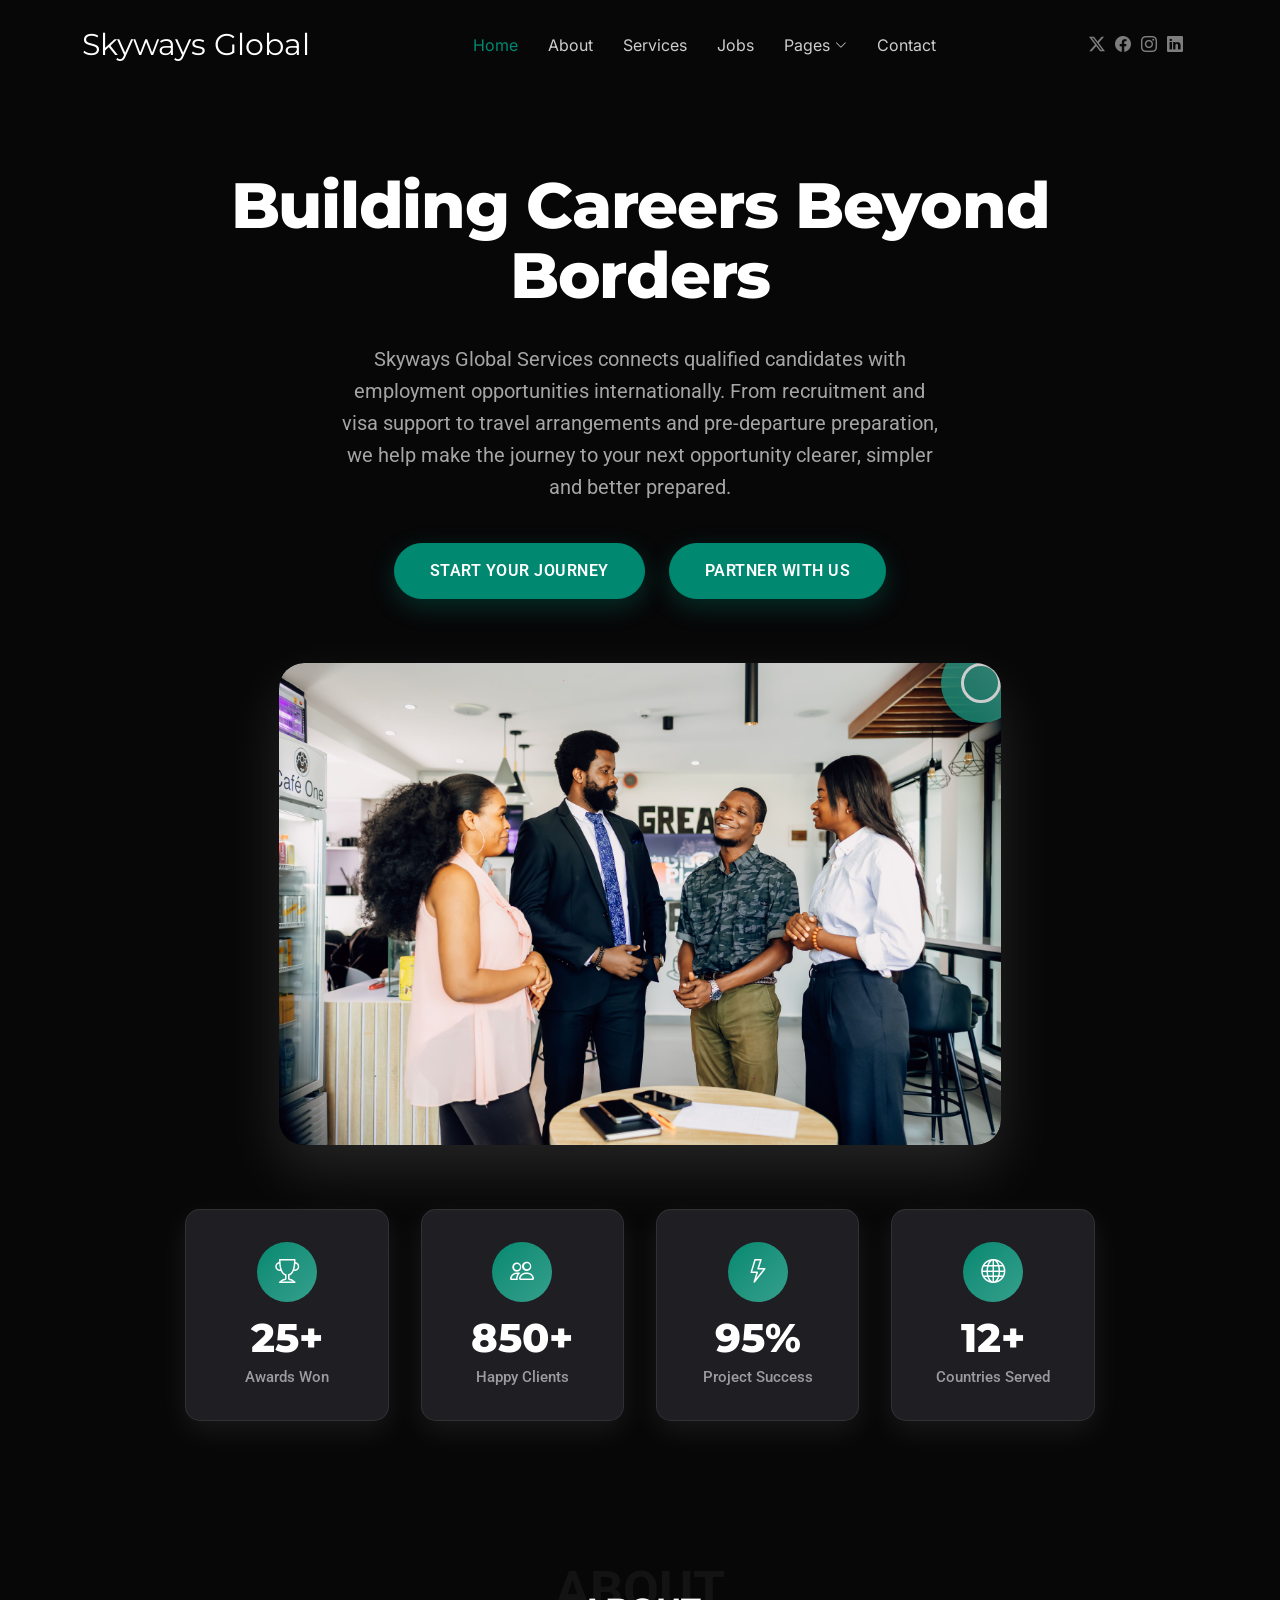
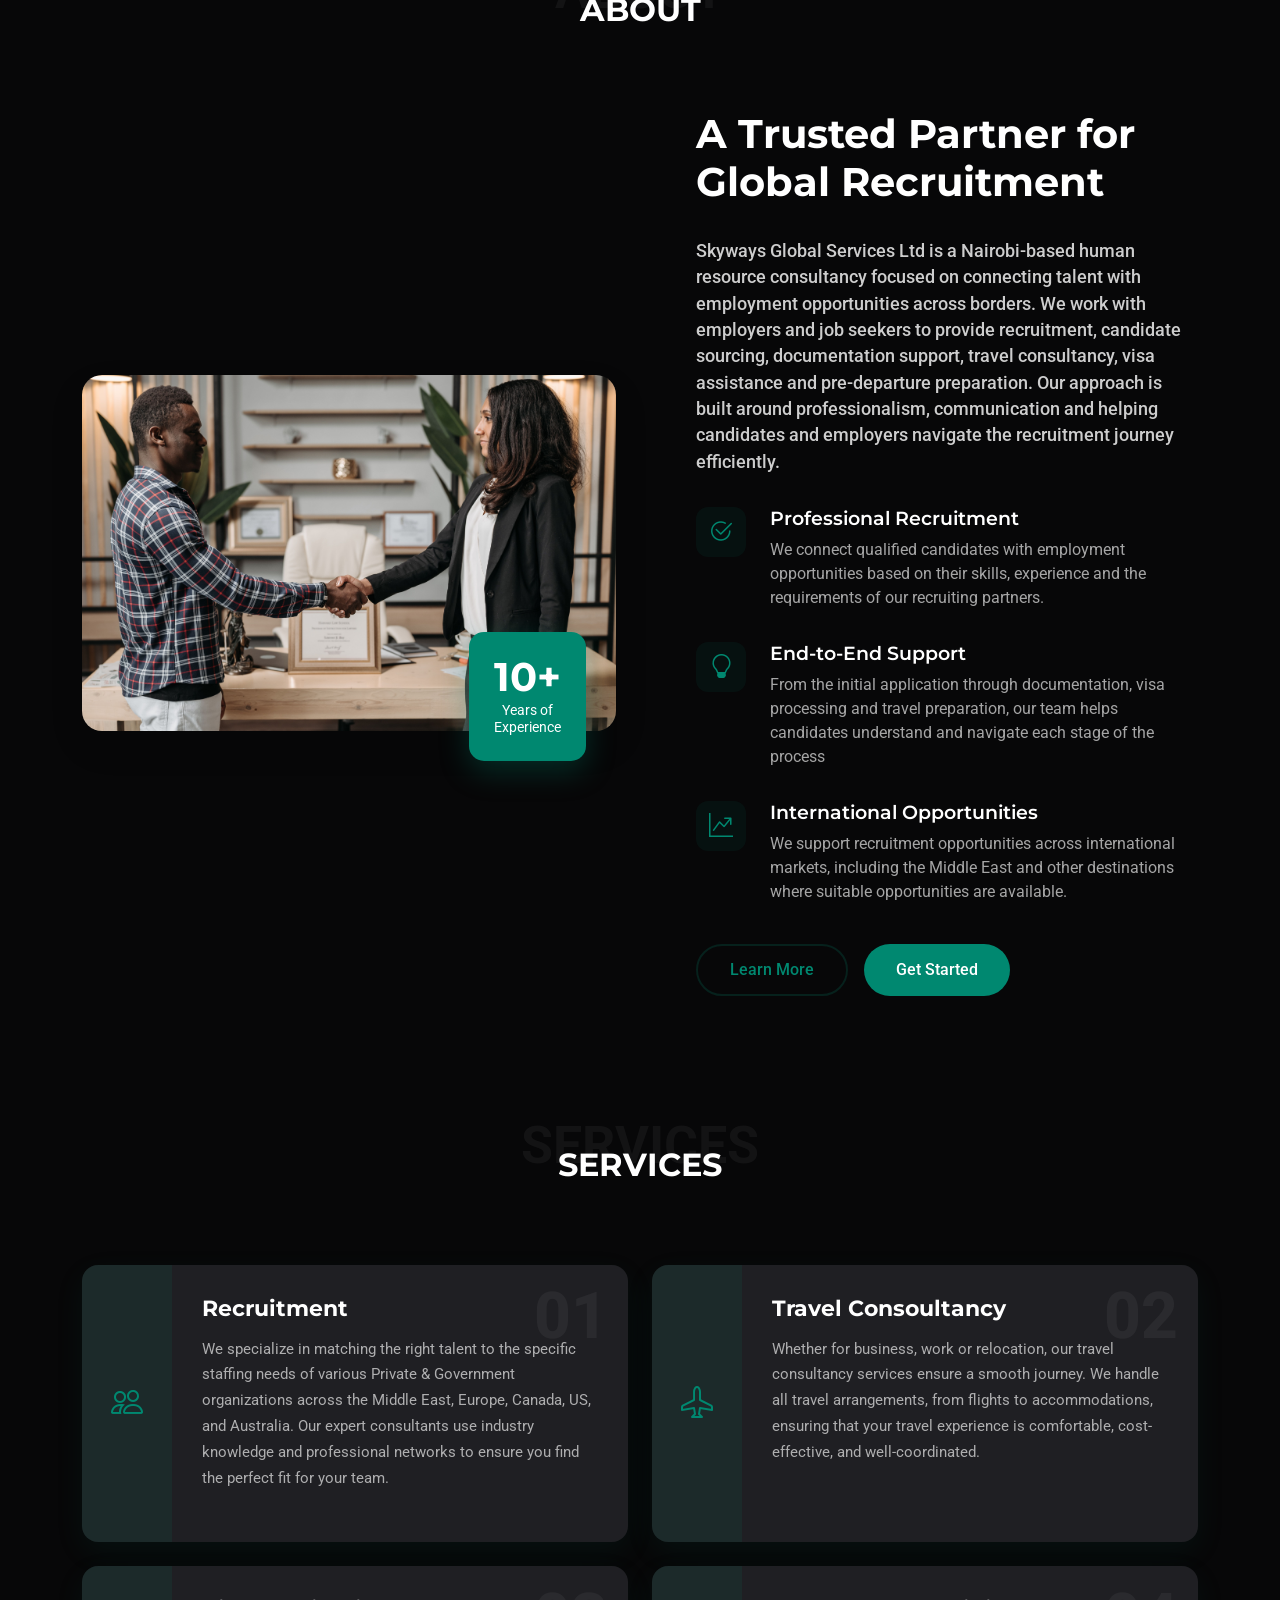
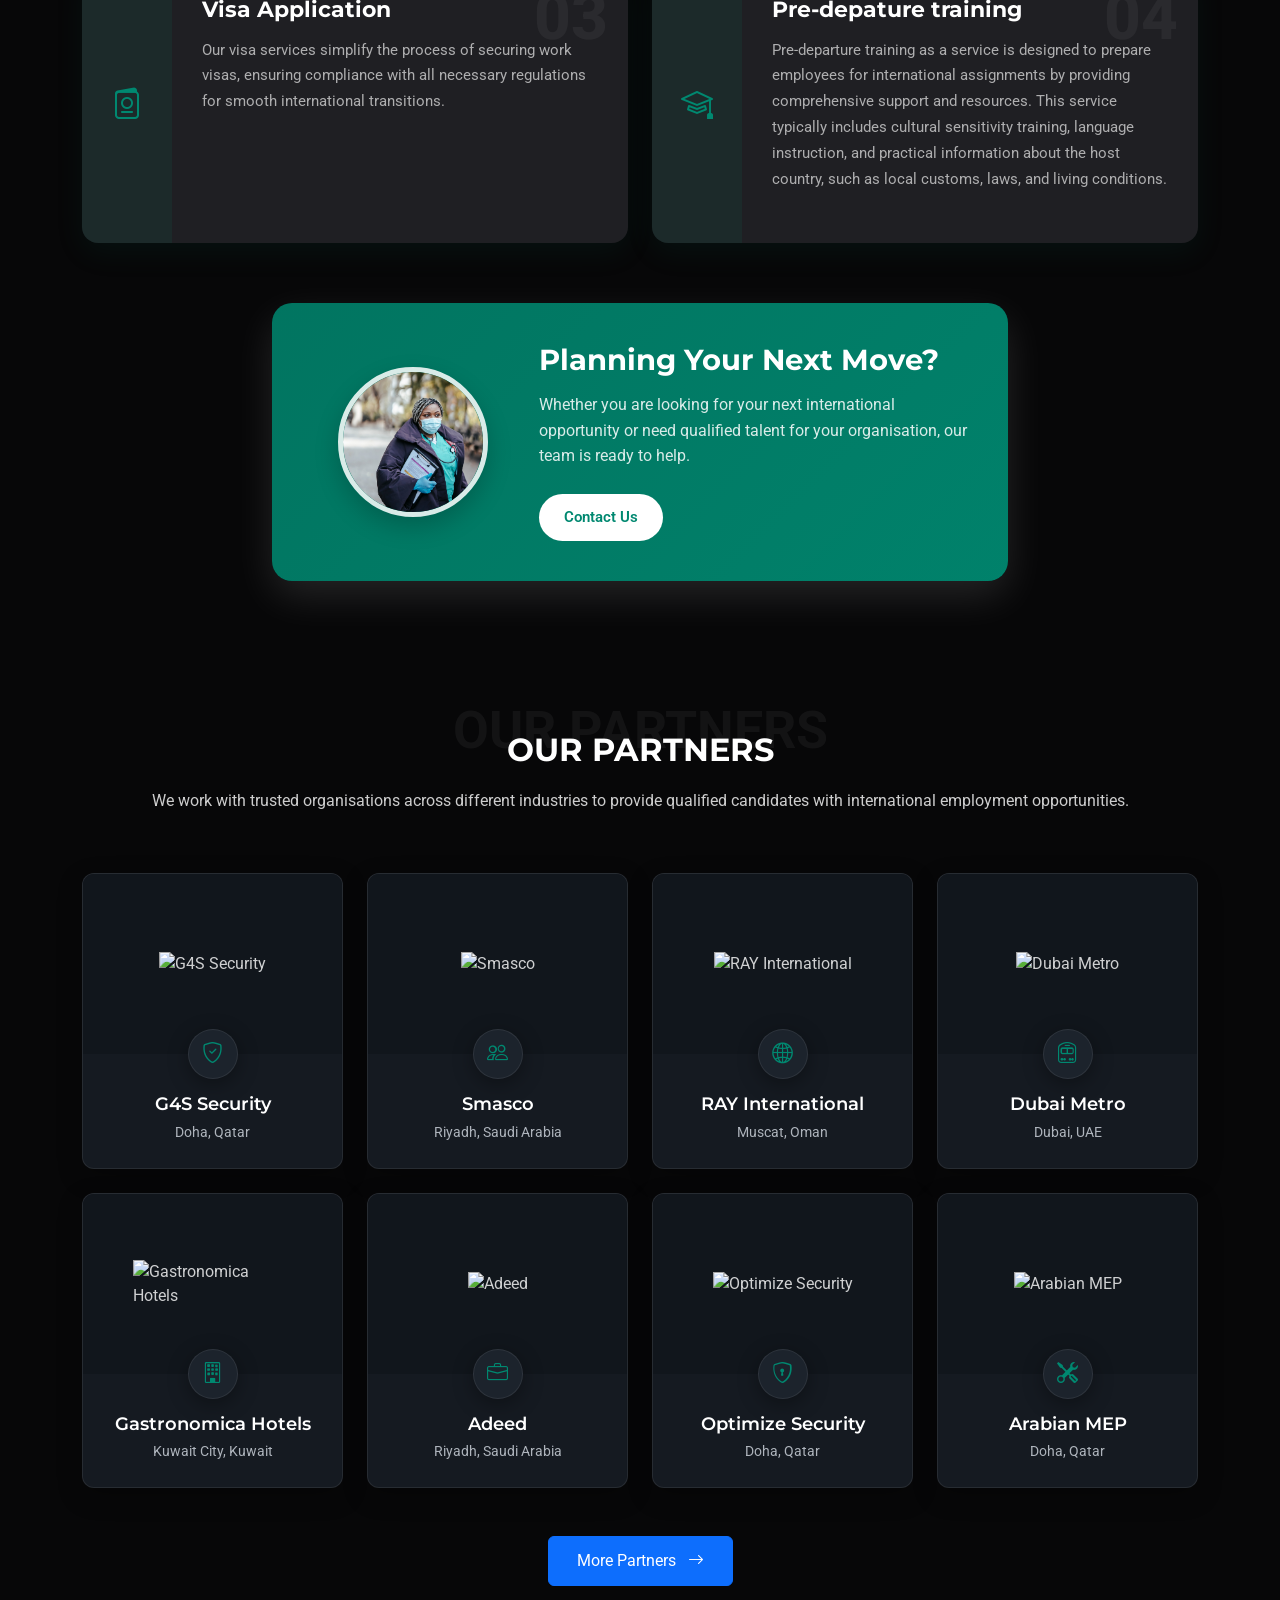
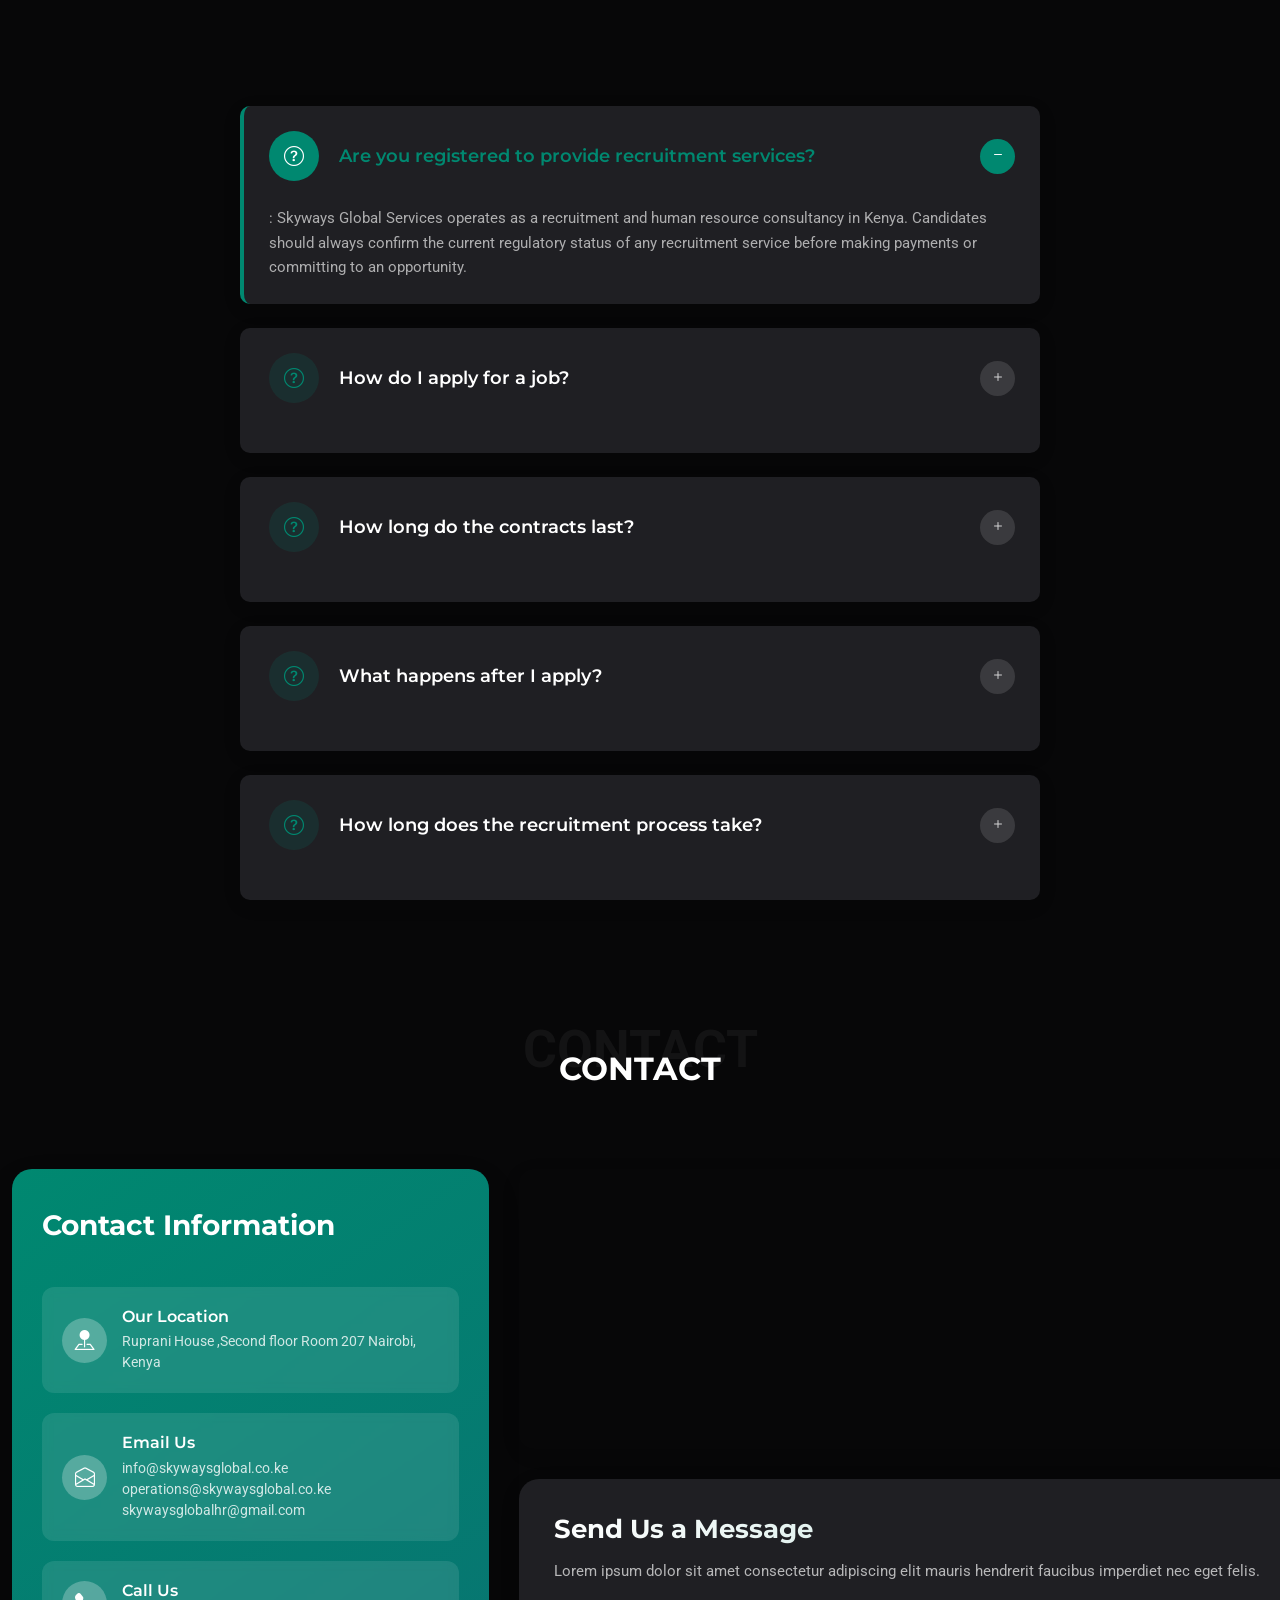
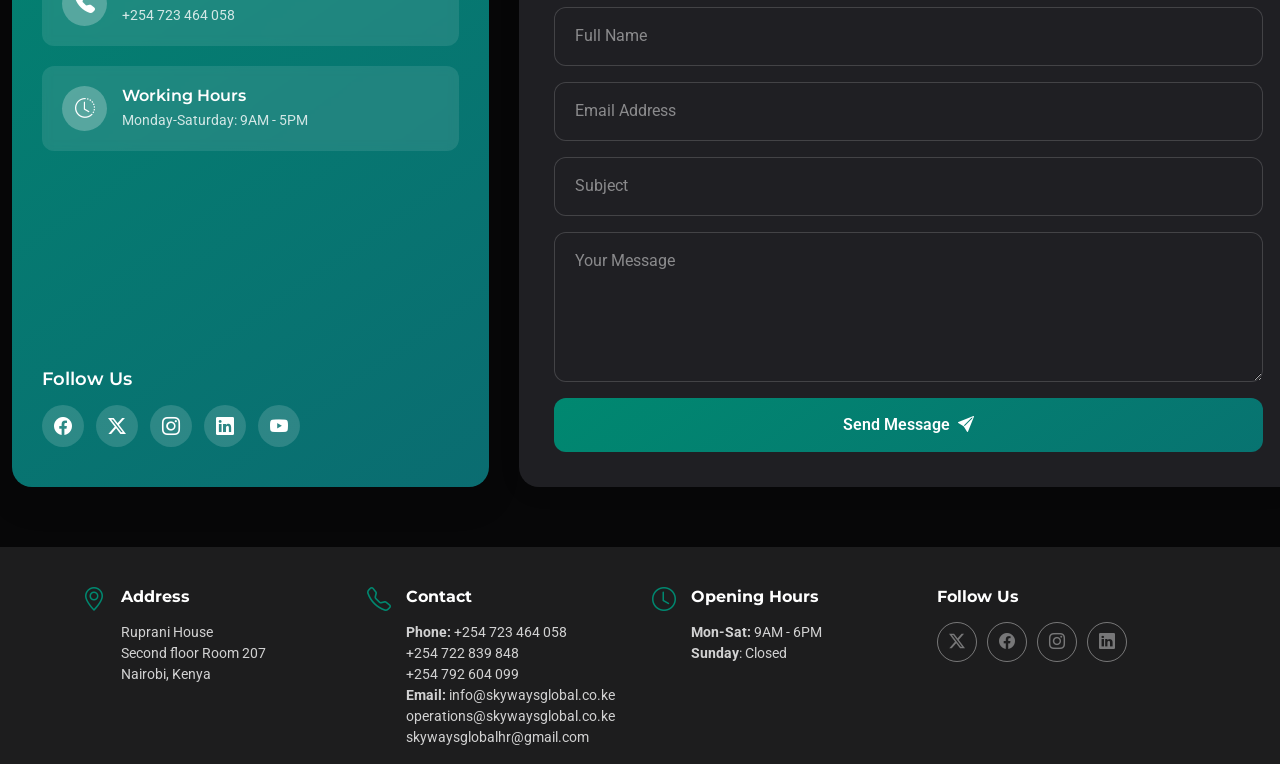
==== index.html @ 127c26c9 "first commit" ====
<!DOCTYPE html>
<html lang="en">

<head>
  <meta charset="utf-8">
  <meta content="width=device-width, initial-scale=1.0" name="viewport">
  <title>Skyways Global Services</title>
  <meta name="description" content="">
  <meta name="keywords" content="">

  <!-- Favicons -->
  <link href="assets/img/favicon.png" rel="icon">
  <link href="assets/img/favicon.png" rel="apple-touch-icon">

  <!-- Fonts -->
  <link href="https://fonts.googleapis.com" rel="preconnect">
  <link href="https://fonts.gstatic.com" rel="preconnect" crossorigin>
  <link href="https://fonts.googleapis.com/css2?family=Roboto:ital,wght@0,100;0,300;0,400;0,500;0,700;0,900;1,100;1,300;1,400;1,500;1,700;1,900&family=Montserrat:ital,wght@0,100;0,200;0,300;0,400;0,500;0,600;0,700;0,800;0,900;1,100;1,200;1,300;1,400;1,500;1,600;1,700;1,800;1,900&family=Inter:wght@100;200;300;400;500;600;700;800;900&display=swap" rel="stylesheet">

  <!-- Vendor CSS Files -->
  <link href="assets/vendor/bootstrap/css/bootstrap.min.css" rel="stylesheet">
  <link href="assets/vendor/bootstrap-icons/bootstrap-icons.css" rel="stylesheet">
  <link href="assets/vendor/aos/aos.css" rel="stylesheet">
  <link href="assets/vendor/glightbox/css/glightbox.min.css" rel="stylesheet">
  <link href="assets/vendor/swiper/swiper-bundle.min.css" rel="stylesheet">

  <!-- Main CSS File -->
  <link href="assets/css/main.css" rel="stylesheet">

  <!-- =======================================================
  * Template Name: Nexa
  * Template URL: https://bootstrapmade.com/nexa-bootstrap-agency-template/
  * Updated: Aug 19 2025 with Bootstrap v5.3.7
  * Author: BootstrapMade.com
  * License: https://bootstrapmade.com/license/
  ======================================================== -->
</head>

<body class="index-page">

  <header id="header" class="header d-flex align-items-center sticky-top">
    <div class="container position-relative d-flex align-items-center justify-content-between">

      <a href="index.html" class="logo d-flex align-items-center me-auto me-xl-0">
        <!-- Uncomment the line below if you also wish to use an image logo -->
        <!-- <img src="assets/img/logo.webp" alt=""> -->
        <h1 class="sitename">Skyways Global</h1>
      </a>

      <nav id="navmenu" class="navmenu">
        <ul>
          <li><a href="#hero" class="active">Home</a></li>
          <li><a href="#about">About</a></li>
          <li><a href="#services">Services</a></li>
          <li><a href="jobs.html">Jobs</a></li>
          
          <li class="dropdown"><a href="#"><span>Pages</span> <i class="bi bi-chevron-down toggle-dropdown"></i></a>
            <ul>
              <li><a href="#partners">Our Partners</a></li>
              
              <li><a href="#faqs">FAQs</a></li>
              
            </ul>
          </li>
          <li><a href="#contact">Contact</a></li>
        </ul>
        <i class="mobile-nav-toggle d-xl-none bi bi-list"></i>
      </nav>

      <div class="header-social-links">
        <a href="#" class="twitter"><i class="bi bi-twitter-x"></i></a>
        <a href="#" class="facebook"><i class="bi bi-facebook"></i></a>
        <a href="#" class="instagram"><i class="bi bi-instagram"></i></a>
        <a href="#" class="linkedin"><i class="bi bi-linkedin"></i></a>
      </div>

    </div>
  </header>

  <main class="main">

    <!-- Hero Section -->
    <section id="hero" class="hero section">
      <div class="hero-background">
        <div class="hero-overlay"></div>
      </div>

      <div class="container" data-aos="fade-up" data-aos-delay="100">
        <div class="row justify-content-center text-center">
          <div class="col-lg-10">
            <div class="hero-content" data-aos="fade-up" data-aos-delay="200">
              <h1>Building Careers Beyond Borders</h1>
              <p>Skyways Global Services connects qualified candidates with employment opportunities internationally. From recruitment and visa support to travel arrangements and pre-departure preparation, we help make the journey to your next opportunity clearer, simpler and better prepared.</p>

              <div class="hero-btns" data-aos="fade-up" data-aos-delay="300">
                <a href="#about" class="btn btn-primary">Start Your Journey</a>
                <a href="#Our Patrners" class="btn btn-primary">Partner with us</a>
                
              </div>
            </div>
          </div>
        </div>

        <div class="row justify-content-center">
          <div class="col-lg-8">
            <div class="hero-image-container" data-aos="zoom-in" data-aos-delay="400">
              <div class="hero-image">
               <img src="assets/img/home.jpg"  alt="Business Innovation" class="img-fluid" >

                <div class="image-decoration"></div>
              </div>
            </div>
          </div>
        </div>

        <div class="row justify-content-center">
          <div class="col-lg-10">
            <div class="hero-stats" data-aos="fade-up" data-aos-delay="500">
              <div class="stat-item">
                <div class="stat-icon">
                  <i class="bi bi-trophy"></i>
                </div>
                <h3><span data-purecounter-start="0" data-purecounter-end="25" data-purecounter-duration="1" class="purecounter"></span>+</h3>
                <p>Awards Won</p>
              </div>
              <div class="stat-item">
                <div class="stat-icon">
                  <i class="bi bi-people"></i>
                </div>
                <h3><span data-purecounter-start="0" data-purecounter-end="850" data-purecounter-duration="1" class="purecounter"></span>+</h3>
                <p>Happy Clients</p>
              </div>
              <div class="stat-item">
                <div class="stat-icon">
                  <i class="bi bi-lightning"></i>
                </div>
                <h3><span data-purecounter-start="0" data-purecounter-end="95" data-purecounter-duration="1" class="purecounter"></span>%</h3>
                <p>Project Success</p>
              </div>
              <div class="stat-item">
                <div class="stat-icon">
                  <i class="bi bi-globe"></i>
                </div>
                <h3><span data-purecounter-start="0" data-purecounter-end="12" data-purecounter-duration="1" class="purecounter"></span>+</h3>
                <p>Countries Served</p>
              </div>
            </div>
          </div>
        </div>
      </div>
    </section><!-- /Hero Section -->

    <!-- About Section -->
    <section id="about" class="about section">

      <!-- Section Title -->
      <div class="container section-title" data-aos="fade-up">
        <span class="description-title">About</span>
        <h2>About</h2>
       
      </div><!-- End Section Title -->

      <div class="container" data-aos="fade-up" data-aos-delay="100">

        <div class="row gx-0 gx-lg-5 gy-5 align-items-center">
          <div class="col-lg-6" data-aos="zoom-out" data-aos-delay="200">
            <div class="image-wrapper">
              <div class="image-box">
                <img src="assets/img/about.jpg" class="img-fluid" alt="About Image" loading="lazy">
              </div>
              <div class="experience-box" data-aos="zoom-in" data-aos-delay="300">
                <div class="years">10+</div>
                <div class="text">Years of<br>Experience</div>
              </div>
            </div>
          </div>

          <div class="col-lg-6" data-aos="fade-left" data-aos-delay="200">
            <div class="content">
              <div class="section-header">
                <h2>A Trusted Partner for Global Recruitment</h2>
              </div>

              <p class="highlight-text">Skyways Global Services Ltd is a Nairobi-based human resource consultancy focused on connecting talent with employment opportunities across borders.

We work with employers and job seekers to provide recruitment, candidate sourcing, documentation support, travel consultancy, visa assistance and pre-departure preparation.

Our approach is built around professionalism, communication and helping candidates and employers navigate the recruitment journey efficiently.</p>

              <div class="features-list">
                <div class="feature-item" data-aos="zoom-in" data-aos-delay="300">
                  <div class="icon-box">
                    <i class="bi bi-check2-circle"></i>
                  </div>
                  <div class="text">
                    <h4>Professional Recruitment</h4>
                    <p>We connect qualified candidates with employment opportunities based on their skills, experience and the requirements of our recruiting partners.</p>
                  </div>
                </div>

                <div class="feature-item" data-aos="zoom-in" data-aos-delay="400">
                  <div class="icon-box">
                    <i class="bi bi-lightbulb"></i>
                  </div>
                  <div class="text">
                    <h4>End-to-End Support</h4>
                    <p>From the initial application through documentation, visa processing and travel preparation, our team helps candidates understand and navigate each stage of the process</p>
                  </div>
                </div>

                <div class="feature-item" data-aos="zoom-in" data-aos-delay="500">
                  <div class="icon-box">
                    <i class="bi bi-graph-up-arrow"></i>
                  </div>
                  <div class="text">
                    <h4>International Opportunities</h4>
                    <p>We support recruitment opportunities across international markets, including the Middle East and other destinations where suitable opportunities are available.</p>
                  </div>
                </div>
              </div>

              <div class="cta-buttons">
                <a href="#services" class="btn-learn-more">Learn More</a>
                <a href="#" class="btn-get-started">Get Started</a>
              </div>
            </div>
          </div>
        </div>

      </div>

    </section><!-- /About Section -->

    <!-- Services Section -->
    <section id="services" class="services section">

      <!-- Section Title -->
      <div class="container section-title" data-aos="fade-up">
        <span class="description-title">Services</span>
        <h2>Services</h2>
        
      </div><!-- End Section Title -->

      <div class="container" data-aos="fade-up" data-aos-delay="100">

        <div class="services-container">
          <div class="row g-4">
            <div class="col-lg-6" data-aos="fade-up" data-aos-delay="100">
              <div class="service-item">
                <div class="service-icon">
                 <i class="bi bi-people"></i>
                </div>
                <div class="service-content">
                  <span class="service-number">01</span>
                  <h3 class="service-title">Recruitment</h3>
                  <p class="service-text">We specialize in matching the right talent to the specific staffing needs of various Private & Government organizations across the Middle East, Europe, Canada, US, and Australia. Our expert consultants use industry knowledge and professional networks to ensure you find the perfect fit for your team.</p>
                  
                </div>
              </div>
            </div>

            <div class="col-lg-6" data-aos="fade-up" data-aos-delay="200">
              <div class="service-item">
                <div class="service-icon">
                  <i class="bi bi-airplane"></i>
                </div>
                <div class="service-content">
                  <span class="service-number">02</span>
                  <h3 class="service-title">Travel Consoultancy</h3>
                  <p class="service-text">Whether for business, work or relocation, our travel consultancy services ensure a smooth journey. We handle all travel arrangements, from flights to accommodations, ensuring that your travel experience is comfortable, cost-effective, and well-coordinated.</p>
                 
                </div>
              </div>
            </div>

            <div class="col-lg-6" data-aos="fade-up" data-aos-delay="300">
              <div class="service-item">
                <div class="service-icon">
                  <i class="bi bi-passport"></i>
                </div>
                <div class="service-content">
                  <span class="service-number">03</span>
                  <h3 class="service-title">Visa Application</h3>
                  <p class="service-text">Our visa services simplify the process of securing work visas, ensuring compliance with all necessary regulations for smooth international transitions. </p>
                  
                </div>
              </div>
            </div>

            <div class="col-lg-6" data-aos="fade-up" data-aos-delay="400">
              <div class="service-item">
                <div class="service-icon">
                  <i class="bi bi-mortarboard"></i>
                </div>
                <div class="service-content">
                  <span class="service-number">04</span>
                  <h3 class="service-title">Pre-depature training</h3>
                  <p class="service-text">Pre-departure training as a service is designed to prepare employees for international assignments by providing comprehensive support and resources. This service typically includes cultural sensitivity training, language instruction, and practical information about the host country, such as local customs, laws, and living conditions.</p>
                  
                </div>
              </div>
            </div>
          </div>
        </div>

        <div class="cta-wrapper mt-5 text-center" data-aos="fade-up" data-aos-delay="100">
          <div class="row">
            <div class="col-lg-8 offset-lg-2">
              <div class="cta-box">
                <div class="row align-items-center">
                  <div class="col-lg-4">
                    <div class="cta-image" data-aos="zoom-in" data-aos-delay="200">
                      <img src="assets/img/nurse.jpg" alt="Services" class="img-fluid rounded-circle">
                    </div>
                  </div>
                  <div class="col-lg-8">
                    <div class="cta-content text-lg-start" data-aos="fade-left" data-aos-delay="300">
                      <h3>Planning Your Next Move?</h3>
                      <p>Whether you are looking for your next international opportunity or need qualified talent for your organisation, our team is ready to help.</p>
                      <a href="#contact" class="primary-btn">Contact Us</a>
                    </div>
                  </div>
                </div>
              </div>
            </div>
          </div>
        </div>

      </div>

    </section><!-- /Services Section -->

    


    
             

    <!--   Partners Section
    <section id="Partners" class="team section">

      -- Section Title -
      <div class="container section-title" data-aos="fade-up">
        <span class="description-title">Team</span>
        <h2>Team</h2>
        <p>Necessitatibus eius consequatur ex aliquid fuga eum quidem sint consectetur velit</p>
      </div><!-- End Section Title -->

     <!-- <div class="container" data-aos="fade-up" data-aos-delay="100">

        <div class="row g-4">

          <div class="col-lg-4 col-md-6" data-aos="fade-up" data-aos-delay="200">
            <div class="team-member">
              <div class="member-image">
                <img src="assets/img/person/person-f-2.webp" class="img-fluid" alt="" loading="lazy">
                <div class="social-overlay">
                  <div class="social-icons">
                    <a href="#"><i class="bi bi-linkedin"></i></a>
                    <a href="#"><i class="bi bi-twitter-x"></i></a>
                    <a href="#"><i class="bi bi-instagram"></i></a>
                  </div>
                </div>
              </div>
              <div class="member-info">
                <h4>Emma Rodriguez</h4>
                <span>Senior Developer</span>
                <p>Sed do eiusmod tempor incididunt ut labore et dolore magna aliqua. Ut enim ad minim veniam, quis nostrud exercitation.</p>
              </div>
            </div><!-- End Team Member -->
        <!--  </div>

          <div class="col-lg-4 col-md-6" data-aos="fade-up" data-aos-delay="300">
            <div class="team-member">
              <div class="member-image">
                <img src="assets/img/person/person-m-7.webp" class="img-fluid" alt="" loading="lazy">
                <div class="social-overlay">
                  <div class="social-icons">
                    <a href="#"><i class="bi bi-linkedin"></i></a>
                    <a href="#"><i class="bi bi-twitter-x"></i></a>
                    <a href="#"><i class="bi bi-instagram"></i></a>
                  </div>
                </div>
              </div>
              <div class="member-info">
                <h4>Michael Torres</h4>
                <span>Creative Director</span>
                <p>Lorem ipsum dolor sit amet consectetur adipiscing elit. Pellentesque habitant morbi tristique senectus et netus.</p>
              </div>
            </div><!-- End Team Member 
          </div>

          <div class="col-lg-4 col-md-6" data-aos="fade-up" data-aos-delay="400">
            <div class="team-member">
              <div class="member-image">
                <img src="assets/img/person/person-f-11.webp" class="img-fluid" alt="" loading="lazy">
                <div class="social-overlay">
                  <div class="social-icons">
                    <a href="#"><i class="bi bi-linkedin"></i></a>
                    <a href="#"><i class="bi bi-twitter-x"></i></a>
                    <a href="#"><i class="bi bi-instagram"></i></a>
                  </div>
                </div>
              </div>
              <div class="member-info">
                <h4>Sarah Mitchell</h4>
                <span>Project Manager</span>
                <p>Ut enim ad minim veniam quis nostrud exercitation ullamco laboris nisi ut aliquip ex ea commodo consequat.</p>
              </div>
            </div><!-- End Team Member 
          </div>

          <div class="col-lg-4 col-md-6" data-aos="fade-up" data-aos-delay="200">
            <div class="team-member">
              <div class="member-image">
                <img src="assets/img/person/person-m-14.webp" class="img-fluid" alt="" loading="lazy">
                <div class="social-overlay">
                  <div class="social-icons">
                    <a href="#"><i class="bi bi-linkedin"></i></a>
                    <a href="#"><i class="bi bi-twitter-x"></i></a>
                    <a href="#"><i class="bi bi-instagram"></i></a>
                  </div>
                </div>
              </div>
              <div class="member-info">
                <h4>David Kim</h4>
                <span>Business Analyst</span>
                <p>Duis aute irure dolor in reprehenderit in voluptate velit esse cillum dolore eu fugiat nulla pariatur excepteur.</p>
              </div>
            </div><!-- End Team Member 
          </div>

          <div class="col-lg-4 col-md-6" data-aos="fade-up" data-aos-delay="300">
            <div class="team-member">
              <div class="member-image">
                <img src="assets/img/person/person-f-13.webp" class="img-fluid" alt="" loading="lazy">
                <div class="social-overlay">
                  <div class="social-icons">
                    <a href="#"><i class="bi bi-linkedin"></i></a>
                    <a href="#"><i class="bi bi-twitter-x"></i></a>
                    <a href="#"><i class="bi bi-instagram"></i></a>
                  </div>
                </div>
              </div>
              <div class="member-info">
                <h4>Lisa Chang</h4>
                <span>Marketing Lead</span>
                <p>Excepteur sint occaecat cupidatat non proident sunt in culpa qui officia deserunt mollit anim id est laborum.</p>
              </div>
            </div><!-- End Team Member
          </div>

          <div class="col-lg-4 col-md-6" data-aos="fade-up" data-aos-delay="400">
            <div class="team-member">
              <div class="member-image">
                <img src="assets/img/person/person-m-15.webp" class="img-fluid" alt="" loading="lazy">
                <div class="social-overlay">
                  <div class="social-icons">
                    <a href="#"><i class="bi bi-linkedin"></i></a>
                    <a href="#"><i class="bi bi-twitter-x"></i></a>
                    <a href="#"><i class="bi bi-instagram"></i></a>
                  </div>
                </div>
              </div>
              <div class="member-info">
                <h4>Ryan Cooper</h4>
                <span>Software Engineer</span>
                <p>At vero eos et accusamus et iusto odio dignissimos ducimus qui blanditiis praesentium voluptatum deleniti atque.</p>
              </div>
            </div><!-- End Team Member 
          </div>

        </div>

      </div>

    </section><!-- /Team Section -->







  <!-- Partners Section -->
<section id="partners" class="team section">

  <!-- Section Title -->
  <div class="container section-title" data-aos="fade-up">
    <span class="description-title">Our Partners</span>
    <h2>Our Partners</h2>
    <p>
      We work with trusted organisations across different industries to
      provide qualified candidates with international employment opportunities.
    </p>
  </div>
  <!-- End Section Title -->

  <div class="container" data-aos="fade-up" data-aos-delay="100">

    <div class="row g-4">

      <!-- Partner 1 - G4S -->
      <div class="col-lg-3 col-md-6" data-aos="fade-up" data-aos-delay="100">
        <div class="partner-card">

          <div class="partner-image">
            <img src="assets/img/partners/g4s.png"
                 class="img-fluid"
                 alt="G4S Security">
          </div>

          <div class="partner-info">
            <div class="partner-icon">
              <i class="bi bi-shield-check"></i>
            </div>

            <h4>G4S Security</h4>
            <span>Doha, Qatar</span>
          </div>

        </div>
      </div>

      <!-- Partner 2 - Smasco -->
      <div class="col-lg-3 col-md-6" data-aos="fade-up" data-aos-delay="200">
        <div class="partner-card">

          <div class="partner-image">
            <img src="assets/img/partners/smasco.png"
                 class="img-fluid"
                 alt="Smasco">
          </div>

          <div class="partner-info">
            <div class="partner-icon">
              <i class="bi bi-people"></i>
            </div>

            <h4>Smasco</h4>
            <span>Riyadh, Saudi Arabia</span>
          </div>

        </div>
      </div>

      <!-- Partner 3 - RAY International -->
      <div class="col-lg-3 col-md-6" data-aos="fade-up" data-aos-delay="300">
        <div class="partner-card">

          <div class="partner-image">
            <img src="assets/img/partners/ray-international.png"
                 class="img-fluid"
                 alt="RAY International">
          </div>

          <div class="partner-info">
            <div class="partner-icon">
              <i class="bi bi-globe2"></i>
            </div>

            <h4>RAY International</h4>
            <span>Muscat, Oman</span>
          </div>

        </div>
      </div>

      <!-- Partner 4 - Dubai Metro -->
      <div class="col-lg-3 col-md-6" data-aos="fade-up" data-aos-delay="400">
        <div class="partner-card">

          <div class="partner-image">
            <img src="assets/img/partners/dubai-metro.png"
                 class="img-fluid"
                 alt="Dubai Metro">
          </div>

          <div class="partner-info">
            <div class="partner-icon">
              <i class="bi bi-train-front"></i>
            </div>

            <h4>Dubai Metro</h4>
            <span>Dubai, UAE</span>
          </div>

        </div>
      </div>

      <!-- Partner 5 - Gastronomica Hotels -->
      <div class="col-lg-3 col-md-6" data-aos="fade-up" data-aos-delay="100">
        <div class="partner-card">

          <div class="partner-image">
            <img src="assets/img/partners/gastronomica-hotels.png"
                 class="img-fluid"
                 alt="Gastronomica Hotels">
          </div>

          <div class="partner-info">
            <div class="partner-icon">
              <i class="bi bi-building"></i>
            </div>

            <h4>Gastronomica Hotels</h4>
            <span>Kuwait City, Kuwait</span>
          </div>

        </div>
      </div>

      <!-- Partner 6 - Adeed -->
      <div class="col-lg-3 col-md-6" data-aos="fade-up" data-aos-delay="200">
        <div class="partner-card">

          <div class="partner-image">
            <img src="assets/img/partners/adeed.png"
                 class="img-fluid"
                 alt="Adeed">
          </div>

          <div class="partner-info">
            <div class="partner-icon">
              <i class="bi bi-briefcase"></i>
            </div>

            <h4>Adeed</h4>
            <span>Riyadh, Saudi Arabia</span>
          </div>

        </div>
      </div>

      <!-- Partner 7 - Optimize Security -->
      <div class="col-lg-3 col-md-6" data-aos="fade-up" data-aos-delay="300">
        <div class="partner-card">

          <div class="partner-image">
            <img src="assets/img/partners/optimize-security.png"
                 class="img-fluid"
                 alt="Optimize Security">
          </div>

          <div class="partner-info">
            <div class="partner-icon">
              <i class="bi bi-shield-lock"></i>
            </div>

            <h4>Optimize Security</h4>
            <span>Doha, Qatar</span>
          </div>

        </div>
      </div>

      <!-- Partner 8 - Arabian MEP -->
      <div class="col-lg-3 col-md-6" data-aos="fade-up" data-aos-delay="400">
        <div class="partner-card">

          <div class="partner-image">
            <img src="assets/img/partners/arabian-mep.png"
                 class="img-fluid"
                 alt="Arabian MEP">
          </div>

          <div class="partner-info">
            <div class="partner-icon">
              <i class="bi bi-tools"></i>
            </div>

            <h4>Arabian MEP</h4>
            <span>Doha, Qatar</span>
          </div>

        </div>
      </div>

    </div>

    <div class="text-center mt-5">
      <a href="#contact" class="btn btn-primary">
        More Partners
        <i class="bi bi-arrow-right ms-2"></i>
      </a>
    </div>

  </div>

</section>
<!-- /Partners Section -->


    

    <!-- Faq Section -->
    <section id="faqs" class="faq section">

      <div class="container" data-aos="fade-up" data-aos-delay="100">

        <div class="row justify-content-center">
          <div class="col-lg-10">

            <div class="faq-wrapper">

              <div class="faq-item faq-active">
                <div class="faq-header">
                  <div class="faq-icon">
                    <i class="bi bi-question-circle"></i>
                  </div>
                  <h4>Are you registered to provide recruitment services?</h4>
                  <div class="faq-toggle">
                    <i class="bi bi-plus"></i>
                    <i class="bi bi-dash"></i>
                  </div>
                </div>
                <div class="faq-content">
                  <div class="content-inner">
                    <p>: Skyways Global Services operates as a recruitment and human resource consultancy in Kenya. Candidates should always confirm the current regulatory status of any recruitment service before making payments or committing to an opportunity.</p>
                  </div>
                </div>
              </div><!-- End FAQ Item -->

              <div class="faq-item">
                <div class="faq-header">
                  <div class="faq-icon">
                    <i class="bi bi-question-circle"></i>
                  </div>
                  <h4>How do I apply for a job? </h4>
                  <div class="faq-toggle">
                    <i class="bi bi-plus"></i>
                    <i class="bi bi-dash"></i>
                  </div>
                </div>
                <div class="faq-content">
                  <div class="content-inner">
                    <p>The application process usually starts with an Interview then depending on the work the process takes about four weeks.</p>
                  </div>
                </div>
              </div><!-- End FAQ Item -->

              <div class="faq-item">
                <div class="faq-header">
                  <div class="faq-icon">
                    <i class="bi bi-question-circle"></i>
                  </div>
                  <h4>How long do the contracts last?</h4>
                  <div class="faq-toggle">
                    <i class="bi bi-plus"></i>
                    <i class="bi bi-dash"></i>
                  </div>
                </div>
                <div class="faq-content">
                  <div class="content-inner">
                    <p>Most of the work contracts usually last about two years.</p>
                  </div>
                </div>
              </div><!-- End FAQ Item -->

              <div class="faq-item">
                <div class="faq-header">
                  <div class="faq-icon">
                    <i class="bi bi-question-circle"></i>
                  </div>
                  <h4>What happens after I apply?</h4>
                  <div class="faq-toggle">
                    <i class="bi bi-plus"></i>
                    <i class="bi bi-dash"></i>
                  </div>
                </div>
                <div class="faq-content">
                  <div class="content-inner">
                    <p>The process depends on the specific position and employer. Candidates may go through screening, interviews, document verification, employer selection and other required stages before deployment.</p>
                  </div>
                </div>
              </div><!-- End FAQ Item -->

              <div class="faq-item">
                <div class="faq-header">
                  <div class="faq-icon">
                    <i class="bi bi-question-circle"></i>
                  </div>
                  <h4>How long does the recruitment process take?</h4>
                  <div class="faq-toggle">
                    <i class="bi bi-plus"></i>
                    <i class="bi bi-dash"></i>
                  </div>
                </div>
                <div class="faq-content">
                  <div class="content-inner">
                    <p>There is no single timeline for every position. Processing times can vary depending on the employer, country, position, documentation, visa requirements and other factors.</p>
                  </div>
                </div>
              </div><!-- End FAQ Item -->

            </div>

          </div>
        </div>

      </div>

    </section><!-- /Faq Section -->

    <!-- Contact Section -->
    <section id="contact" class="contact section">
      <!-- Section Title -->
      <div class="container section-title" data-aos="fade-up">
        <span class="description-title">Contact</span>
        <h2>Contact</h2>
        
      </div><!-- End Section Title -->

      <div class="container">
        <div class="contact-wrapper">
          <div class="contact-info-panel">
            <div class="contact-info-header">
              <h3>Contact Information</h3>
              
            </div>

            <div class="contact-info-cards">
              <div class="info-card">
                <div class="icon-container">
                  <i class="bi bi-pin-map-fill"></i>
                </div>
                <div class="card-content">
                  <h4>Our Location</h4>
                  <p>Ruprani House ,Second floor Room 207 Nairobi, Kenya</p>
                </div>
              </div>

              <div class="info-card">
                <div class="icon-container">
                  <i class="bi bi-envelope-open"></i>
                </div>
                <div class="card-content">
                  <h4>Email Us</h4>
                  <p>info@skywaysglobal.co.ke <br>
                    operations@skywaysglobal.co.ke <br>skywaysglobalhr@gmail.com</p>
                </div>
              </div>

              <div class="info-card">
                <div class="icon-container">
                  <i class="bi bi-telephone-fill"></i>
                </div>
                <div class="card-content">
                  <h4>Call Us</h4>
                  <p>+254 723 464 058

                  </p>
                </div>
              </div>

              <div class="info-card">
                <div class="icon-container">
                  <i class="bi bi-clock-history"></i>
                </div>
                <div class="card-content">
                  <h4>Working Hours</h4>
                  <p>Monday-Saturday: 9AM - 5PM</p>
                </div>
              </div>
            </div>

            <div class="social-links-panel">
              <h5>Follow Us</h5>
              <div class="social-icons">
                <a href="#"><i class="bi bi-facebook"></i></a>
                <a href="#"><i class="bi bi-twitter-x"></i></a>
                <a href="#"><i class="bi bi-instagram"></i></a>
                <a href="#"><i class="bi bi-linkedin"></i></a>
                <a href="#"><i class="bi bi-youtube"></i></a>
              </div>
            </div>
          </div>

          <div class="contact-form-panel">
            <div class="map-container">
              <iframe src="https://www.google.com/maps/embed?pb=!1m18!1m12!1m3!1d15955.364495120855!2d36.7951872!3d-1.2681216000000002!2m3!1f0!2f0!3f0!3m2!1i1024!2i768!4f13.1!3m3!1m2!1s0x182f11001feb5ed1%3A0xc82897ef8519374c!2sRupran%20House!5e0!3m2!1sen!2ske!4v1790755425517!5m2!1sen!2ske" width="600" height="450" style="border:0;" allowfullscreen="" loading="lazy" referrerpolicy="strict-origin-when-cross-origin"></iframe>
            </div>

            <div class="form-container">
              <h3>Send Us a Message</h3>
              <p>Lorem ipsum dolor sit amet consectetur adipiscing elit mauris hendrerit faucibus imperdiet nec eget felis.</p>

              <form action="forms/contact.php" method="post" class="php-email-form">
                <div class="form-floating mb-3">
                  <input type="text" class="form-control" id="nameInput" name="name" placeholder="Full Name" required="">
                  <label for="nameInput">Full Name</label>
                </div>

                <div class="form-floating mb-3">
                  <input type="email" class="form-control" id="emailInput" name="email" placeholder="Email Address" required="">
                  <label for="emailInput">Email Address</label>
                </div>

                <div class="form-floating mb-3">
                  <input type="text" class="form-control" id="subjectInput" name="subject" placeholder="Subject" required="">
                  <label for="subjectInput">Subject</label>
                </div>

                <div class="form-floating mb-3">
                  <textarea class="form-control" id="messageInput" name="message" rows="5" placeholder="Your Message" style="height: 150px" required=""></textarea>
                  <label for="messageInput">Your Message</label>
                </div>

                <div class="my-3">
                  <div class="loading">Loading</div>
                  <div class="error-message"></div>
                  <div class="sent-message">Your message has been sent. Thank you!</div>
                </div>

                <div class="d-grid">
                  <button type="submit" class="btn-submit">Send Message <i class="bi bi-send-fill ms-2"></i></button>
                </div>
              </form>
            </div>
          </div>
        </div>
      </div>
    </section><!-- /Contact Section -->

  </main>

  <footer id="footer" class="footer light-background">

    <div class="container">
      <div class="row gy-3">
        <div class="col-lg-3 col-md-6 d-flex">
          <i class="bi bi-geo-alt icon"></i>
          <div class="address">
            <h4>Address</h4>
            <p>Ruprani House <br> Second floor Room 207 <br>Nairobi, Kenya</p>
            <p></p>
          </div>

        </div>

        <div class="col-lg-3 col-md-6 d-flex">
          <i class="bi bi-telephone icon"></i>
          <div>
            <h4>Contact</h4>
            <p>
              <strong>Phone:</strong> <span>+254 723 464 058 <br>+254 722 839 848 <br> +254 792 604 099</span><br>
              <strong>Email:</strong> <span>info@skywaysglobal.co.ke <br>

operations@skywaysglobal.co.ke <br>

skywaysglobalhr@gmail.com</span><br>
            </p>
          </div>
        </div>

        <div class="col-lg-3 col-md-6 d-flex">
          <i class="bi bi-clock icon"></i>
          <div>
            <h4>Opening Hours</h4>
            <p>
              <strong>Mon-Sat:</strong> <span>9AM - 6PM</span><br>
              <strong>Sunday</strong>: <span>Closed</span>
            </p>
          </div>
        </div>

        <div class="col-lg-3 col-md-6">
          <h4>Follow Us</h4>
          <div class="social-links d-flex">
            <a href="#" class="twitter"><i class="bi bi-twitter-x"></i></a>
            <a href="#" class="facebook"><i class="bi bi-facebook"></i></a>
            <a href="#" class="instagram"><i class="bi bi-instagram"></i></a>
            <a href="#" class="linkedin"><i class="bi bi-linkedin"></i></a>
          </div>
        </div>

      </div>
    </div>

    
  </footer>

  <!-- Scroll Top -->
  <a href="#" id="scroll-top" class="scroll-top d-flex align-items-center justify-content-center"><i class="bi bi-arrow-up-short"></i></a>

  <!-- Preloader -->
  <div id="preloader"></div>

  <!-- Vendor JS Files -->
  <script src="assets/vendor/bootstrap/js/bootstrap.bundle.min.js"></script>
  <script src="assets/vendor/php-email-form/validate.js"></script>
  <script src="assets/vendor/aos/aos.js"></script>
  <script src="assets/vendor/glightbox/js/glightbox.min.js"></script>
  <script src="assets/vendor/purecounter/purecounter_vanilla.js"></script>
  <script src="assets/vendor/swiper/swiper-bundle.min.js"></script>
  <script src="assets/vendor/imagesloaded/imagesloaded.pkgd.min.js"></script>
  <script src="assets/vendor/isotope-layout/isotope.pkgd.min.js"></script>

  <!-- Main JS File -->
  <script src="assets/js/main.js"></script>

</body>

</html>
---- assets/css/main.css ----
/**
* Template Name: Nexa
* Template URL: https://bootstrapmade.com/nexa-bootstrap-agency-template/
* Updated: Aug 19 2025 with Bootstrap v5.3.7
* Author: BootstrapMade.com
* License: https://bootstrapmade.com/license/
*/

/*--------------------------------------------------------------
# Font & Color Variables
# Help: https://bootstrapmade.com/color-system/
--------------------------------------------------------------*/
/* Fonts */
:root {
  --default-font: "Roboto",  system-ui, -apple-system, "Segoe UI", Roboto, "Helvetica Neue", Arial, "Noto Sans", "Liberation Sans", sans-serif, "Apple Color Emoji", "Segoe UI Emoji", "Segoe UI Symbol", "Noto Color Emoji";
  --heading-font: "Montserrat",  sans-serif;
  --nav-font: "Inter",  sans-serif;
}






/* ============================================================
   SKYWAYS GLOBAL - JOBS PAGE
   DARK THEME
============================================================ */


/* ------------------------------------------------------------
   PAGE
------------------------------------------------------------ */

.jobs-page {
  background: #0b0f14;
  color: #ffffff;
}


/* ------------------------------------------------------------
   HEADER
------------------------------------------------------------ */

.jobs-page .header {
  background: rgba(11, 15, 20, 0.96);
  border-bottom: 1px solid rgba(255, 255, 255, 0.06);
}

.jobs-page .sitename {
  color: #ffffff;
}

.jobs-page .navmenu a {
  color: #d5d9df;
}

.jobs-page .navmenu a:hover,
.jobs-page .navmenu a.active {
  color: var(--accent-color);
}


/* ------------------------------------------------------------
   HERO
------------------------------------------------------------ */

.jobs-hero {
  position: relative;
  padding: 120px 0 100px;
  background:
    radial-gradient(
      circle at 80% 20%,
      rgba(13, 110, 253, 0.14),
      transparent 35%
    ),
    radial-gradient(
      circle at 15% 80%,
      rgba(13, 110, 253, 0.08),
      transparent 30%
    ),
    #0b0f14;
  overflow: hidden;
}

.jobs-hero::before {
  content: "";
  position: absolute;
  width: 500px;
  height: 500px;
  right: -200px;
  top: -200px;
  border-radius: 50%;
  border: 1px solid rgba(255, 255, 255, 0.04);
}

.jobs-hero-content {
  max-width: 850px;
  margin: auto;
  text-align: center;
}

.jobs-eyebrow {
  display: inline-flex;
  align-items: center;
  gap: 8px;
  padding: 8px 16px;
  margin-bottom: 25px;
  border-radius: 30px;
  background: rgba(13, 110, 253, 0.10);
  border: 1px solid rgba(13, 110, 253, 0.20);
  color: var(--accent-color);
  font-size: 13px;
  font-weight: 600;
  letter-spacing: 1px;
  text-transform: uppercase;
}

.jobs-hero h1 {
  margin-bottom: 25px;
  font-size: clamp(42px, 6vw, 72px);
  line-height: 1.05;
  font-weight: 700;
  color: #ffffff;
}

.jobs-hero h1 span {
  display: block;
  color: var(--accent-color);
}

.jobs-hero p {
  max-width: 700px;
  margin: auto;
  color: #9da5b0;
  font-size: 18px;
  line-height: 1.8;
}


/* ------------------------------------------------------------
   JOBS SECTION
------------------------------------------------------------ */

.jobs-section {
  padding: 80px 0 100px;
  background: #0b0f14;
}


/* ------------------------------------------------------------
   SEARCH BOX
------------------------------------------------------------ */

.job-search-box {
  padding: 35px;
  margin-bottom: 45px;
  border-radius: 16px;
  background: #11161d;
  border: 1px solid rgba(255, 255, 255, 0.07);
  box-shadow: 0 15px 45px rgba(0, 0, 0, 0.25);
}

.search-heading {
  margin-bottom: 25px;
}

.small-title {
  display: block;
  margin-bottom: 8px;
  color: var(--accent-color);
  font-size: 12px;
  font-weight: 700;
  letter-spacing: 1.5px;
}

.search-heading h2 {
  margin-bottom: 8px;
  color: #ffffff;
  font-size: 30px;
}

.search-heading p {
  margin: 0;
  color: #89929e;
}


/* ------------------------------------------------------------
   SEARCH INPUT
------------------------------------------------------------ */

.search-input {
  position: relative;
}

.search-input i {
  position: absolute;
  left: 18px;
  top: 50%;
  transform: translateY(-50%);
  color: #78818d;
  z-index: 2;
}

.search-input input {
  padding-left: 48px;
}


/* ------------------------------------------------------------
   FORM CONTROLS
------------------------------------------------------------ */

.job-search-box .form-control,
.job-search-box .form-select {
  height: 52px;
  background-color: #0c1117;
  border: 1px solid rgba(255, 255, 255, 0.09);
  color: #ffffff;
  border-radius: 8px;
}

.job-search-box .form-control::placeholder {
  color: #69727d;
}

.job-search-box .form-control:focus,
.job-search-box .form-select:focus {
  background-color: #0c1117;
  color: #ffffff;
  border-color: var(--accent-color);
  box-shadow: 0 0 0 3px rgba(13, 110, 253, 0.10);
}

.job-search-box .form-select option {
  background: #11161d;
  color: #ffffff;
}


/* ------------------------------------------------------------
   CLEAR BUTTON
------------------------------------------------------------ */

.clear-filter {
  width: 100%;
  height: 52px;
  border: 1px solid rgba(255, 255, 255, 0.09);
  border-radius: 8px;
  background: #0c1117;
  color: #89929e;
  transition: all 0.3s ease;
}

.clear-filter:hover {
  background: var(--accent-color);
  border-color: var(--accent-color);
  color: #ffffff;
}


/* ------------------------------------------------------------
   JOB CARDS
------------------------------------------------------------ */

.jobs-list {
  display: flex;
  flex-direction: column;
  gap: 20px;
}

.job-card {
  background: #11161d;
  border: 1px solid rgba(255, 255, 255, 0.07);
  border-radius: 14px;
  overflow: hidden;
  transition: all 0.3s ease;
}

.job-card:hover {
  border-color: rgba(13, 110, 253, 0.35);
  transform: translateY(-3px);
  box-shadow: 0 15px 40px rgba(0, 0, 0, 0.30);
}


/* ------------------------------------------------------------
   JOB CARD MAIN
------------------------------------------------------------ */

.job-card-main {
  display: grid;
  grid-template-columns: 70px 1fr auto;
  gap: 25px;
  align-items: center;
  padding: 30px;
}


/* ------------------------------------------------------------
   JOB ICON
------------------------------------------------------------ */

.job-icon {
  width: 65px;
  height: 65px;
  display: flex;
  align-items: center;
  justify-content: center;
  border-radius: 12px;
  font-size: 25px;
}

.job-icon.security {
  background: rgba(13, 110, 253, 0.12);
  color: #4d9cff;
}

.job-icon.hospitality {
  background: rgba(168, 85, 247, 0.12);
  color: #b57cff;
}

.job-icon.transport {
  background: rgba(16, 185, 129, 0.12);
  color: #35d49e;
}

.job-icon.technical {
  background: rgba(245, 158, 11, 0.12);
  color: #f5b94c;
}


/* ------------------------------------------------------------
   JOB INFORMATION
------------------------------------------------------------ */

.job-top {
  display: flex;
  align-items: center;
  gap: 15px;
  margin-bottom: 8px;
}

.job-status {
  color: #38d39f;
  font-size: 12px;
  font-weight: 600;
}

.job-status i {
  font-size: 7px;
  vertical-align: middle;
  margin-right: 5px;
}

.job-sector {
  padding: 4px 10px;
  border-radius: 20px;
  background: rgba(255, 255, 255, 0.06);
  color: #aeb6c0;
  font-size: 11px;
  font-weight: 500;
}

.job-info h3 {
  margin: 0 0 12px;
  color: #ffffff;
  font-size: 22px;
  font-weight: 600;
}

.job-info p {
  max-width: 850px;
  margin: 12px 0 0;
  color: #89929e;
  font-size: 14px;
  line-height: 1.7;
}


/* ------------------------------------------------------------
   JOB META
------------------------------------------------------------ */

.job-meta {
  display: flex;
  flex-wrap: wrap;
  gap: 18px;
}

.job-meta span {
  color: #8d96a2;
  font-size: 13px;
}

.job-meta i {
  margin-right: 5px;
  color: var(--accent-color);
}


/* ------------------------------------------------------------
   VIEW DETAILS
------------------------------------------------------------ */

.job-action {
  white-space: nowrap;
}

.view-job-btn {
  display: inline-flex;
  align-items: center;
  gap: 8px;
  padding: 11px 18px;
  border: 1px solid rgba(13, 110, 253, 0.35);
  border-radius: 7px;
  color: var(--accent-color);
  font-size: 13px;
  font-weight: 600;
  text-decoration: none;
  transition: all 0.3s ease;
}

.view-job-btn:hover {
  background: var(--accent-color);
  color: #ffffff;
}


/* ------------------------------------------------------------
   JOB DETAILS
------------------------------------------------------------ */

.job-details {
  padding: 30px;
  background: #0d1218;
  border-top: 1px solid rgba(255, 255, 255, 0.06);
}

.job-detail-grid {
  display: grid;
  grid-template-columns: 1fr 1fr;
  gap: 50px;
}

.job-details h4 {
  margin-bottom: 15px;
  color: #ffffff;
  font-size: 16px;
}

.job-details p {
  color: #89929e;
  font-size: 14px;
  line-height: 1.7;
}

.job-details ul {
  margin: 0;
  padding: 0;
  list-style: none;
}

.job-details li {
  position: relative;
  margin-bottom: 9px;
  padding-left: 22px;
  color: #9da5b0;
  font-size: 14px;
}

.job-details li::before {
  content: "\f26a";
  position: absolute;
  left: 0;
  top: 1px;
  font-family: "bootstrap-icons";
  color: var(--accent-color);
}

.apply-btn {
  display: inline-flex;
  align-items: center;
  gap: 8px;
  margin-top: 8px;
  padding: 11px 20px;
  border-radius: 7px;
  background: var(--accent-color);
  color: #ffffff;
  text-decoration: none;
  font-size: 13px;
  font-weight: 600;
  transition: all 0.3s ease;
}

.apply-btn:hover {
  color: #ffffff;
  transform: translateY(-2px);
}


/* ------------------------------------------------------------
   NO JOBS
------------------------------------------------------------ */

.no-jobs {
  display: none;
  padding: 70px 20px;
  text-align: center;
  background: #11161d;
  border: 1px solid rgba(255, 255, 255, 0.07);
  border-radius: 14px;
}

.no-jobs i {
  display: block;
  margin-bottom: 15px;
  color: #58616c;
  font-size: 40px;
}

.no-jobs h3 {
  color: #ffffff;
  font-size: 20px;
}

.no-jobs p {
  margin: 0;
  color: #7f8995;
}


/* ------------------------------------------------------------
   APPLICATION INFORMATION
------------------------------------------------------------ */

.application-info {
  display: flex;
  align-items: center;
  gap: 25px;
  margin-top: 60px;
  padding: 30px;
  border-radius: 14px;
  background:
    linear-gradient(
      135deg,
      rgba(13, 110, 253, 0.12),
      rgba(13, 110, 253, 0.03)
    );
  border: 1px solid rgba(13, 110, 253, 0.20);
}

.application-icon {
  flex-shrink: 0;
  width: 55px;
  height: 55px;
  display: flex;
  align-items: center;
  justify-content: center;
  border-radius: 50%;
  background: rgba(13, 110, 253, 0.15);
  color: var(--accent-color);
  font-size: 23px;
}

.application-info h3 {
  margin: 0 0 7px;
  color: #ffffff;
  font-size: 19px;
}

.application-info p {
  margin: 0;
  color: #929ba6;
  font-size: 14px;
  line-height: 1.6;
}

.application-btn {
  margin-left: auto;
  flex-shrink: 0;
  display: inline-flex;
  align-items: center;
  gap: 8px;
  padding: 12px 20px;
  border-radius: 7px;
  background: var(--accent-color);
  color: #ffffff;
  text-decoration: none;
  font-size: 13px;
  font-weight: 600;
}


/* ------------------------------------------------------------
   FOOTER
------------------------------------------------------------ */

.jobs-page .footer {
  background: #080b0f;
  border-top: 1px solid rgba(255, 255, 255, 0.06);
  color: #89929e;
  padding: 60px 0 25px;
}

.jobs-page .footer h4 {
  color: #ffffff;
  margin-bottom: 20px;
}

.jobs-page .footer p {
  color: #89929e;
  line-height: 1.8;
}

.jobs-page .footer i {
  color: var(--accent-color);
  margin-right: 6px;
}

.footer-links {
  padding: 0;
  margin: 0;
  list-style: none;
}

.footer-links li {
  margin-bottom: 10px;
}

.footer-links a {
  color: #89929e;
  text-decoration: none;
  transition: color 0.3s ease;
}

.footer-links a:hover {
  color: var(--accent-color);
}

.footer-bottom {
  margin-top: 40px;
  padding-top: 20px;
  border-top: 1px solid rgba(255, 255, 255, 0.06);
  text-align: center;
}

.footer-bottom p {
  margin: 0;
  font-size: 13px;
}


/* ------------------------------------------------------------
   MOBILE
------------------------------------------------------------ */

@media (max-width: 991px) {

  .jobs-hero {
    padding: 90px 0 70px;
  }

  .job-card-main {
    grid-template-columns: 60px 1fr;
  }

  .job-action {
    grid-column: 2;
  }

  .job-detail-grid {
    grid-template-columns: 1fr;
    gap: 30px;
  }

  .application-info {
    flex-wrap: wrap;
  }

  .application-btn {
    margin-left: 0;
  }

}


@media (max-width: 575px) {

  .jobs-hero {
    padding: 70px 0 60px;
  }

  .jobs-hero h1 {
    font-size: 40px;
  }

  .jobs-hero p {
    font-size: 15px;
  }

  .job-search-box {
    padding: 22px;
  }

  .job-card-main {
    grid-template-columns: 1fr;
    gap: 15px;
    padding: 22px;
  }

  .job-icon {
    width: 55px;
    height: 55px;
  }

  .job-action {
    grid-column: auto;
  }

  .view-job-btn {
    width: 100%;
    justify-content: center;
  }

  .job-details {
    padding: 22px;
  }

  .application-info {
    padding: 22px;
  }

}



/*--------------------------------------------------------------
/*--------------------------------------------------------------
/*--------------------------------------------------------------
# Partners Section - Dark Theme
--------------------------------------------------------------*/

#partners .partner-card {
  background: #151a21;
  border-radius: 12px;
  overflow: hidden;
  height: 100%;
  transition: all 0.3s ease;
  border: 1px solid rgba(255, 255, 255, 0.08);
  box-shadow: 0 8px 25px rgba(0, 0, 0, 0.25);
}

#partners .partner-card:hover {
  transform: translateY(-8px);
  border-color: rgba(255, 255, 255, 0.15);
  box-shadow: 0 15px 35px rgba(0, 0, 0, 0.4);
}

/* Logo area */
#partners .partner-image {
  height: 180px;
  display: flex;
  align-items: center;
  justify-content: center;
  padding: 30px;
  background: #11161c;
  overflow: hidden;
}

#partners .partner-image img {
  max-width: 80%;
  max-height: 110px;
  width: auto;
  height: auto;
  object-fit: contain;
  transition: transform 0.3s ease;
}

#partners .partner-card:hover .partner-image img {
  transform: scale(1.05);
}

/* Partner information */
#partners .partner-info {
  text-align: center;
  padding: 0 20px 25px;
  position: relative;
}

/* Circular icon */
#partners .partner-icon {
  width: 50px;
  height: 50px;
  margin: -25px auto 15px;
  background: #1c232c;
  border-radius: 50%;
  display: flex;
  align-items: center;
  justify-content: center;
  position: relative;
  z-index: 2;
  border: 1px solid rgba(255, 255, 255, 0.08);
  box-shadow: 0 5px 20px rgba(0, 0, 0, 0.35);
  color: var(--accent-color);
  font-size: 21px;
}

/* Partner name */
#partners .partner-info h4 {
  margin: 0 0 6px;
  font-size: 18px;
  font-weight: 600;
  color: #ffffff;
}

/* Partner location */
#partners .partner-info span {
  display: block;
  font-size: 14px;
  color: #aeb4bc;
}

/* More Partners button */
#partners .btn-primary {
  padding: 12px 28px;
  border-radius: 6px;
}



/* Global Colors - The following color variables are used throughout the website. Updating them here will change the color scheme of the entire website */
:root { 
  --background-color: #070708; /* Background color for the entire website, including individual sections */
  --default-color: rgba(255, 255, 255, 0.8); /* Default color used for the majority of the text content across the entire website */
  --heading-color: #ffffff; /* Color for headings, subheadings and title throughout the website */
  --accent-color: #008870; /* Accent color that represents your brand on the website. It's used for buttons, links, and other elements that need to stand out */
  --surface-color: #1f1f23; /* The surface color is used as a background of boxed elements within sections, such as cards, icon boxes, or other elements that require a visual separation from the global background. */
  --contrast-color: #ffffff; /* Contrast color for text, ensuring readability against backgrounds of accent, heading, or default colors. */
}

/* Nav Menu Colors - The following color variables are used specifically for the navigation menu. They are separate from the global colors to allow for more customization options */
:root {
  --nav-color: rgba(255, 255, 255, 0.8);  /* The default color of the main navmenu links */
  --nav-hover-color: #008870; /* Applied to main navmenu links when they are hovered over or active */
  --nav-mobile-background-color: #1f1f23; /* Used as the background color for mobile navigation menu */
  --nav-dropdown-background-color: #1f1f23; /* Used as the background color for dropdown items that appear when hovering over primary navigation items */
  --nav-dropdown-color: rgba(255, 255, 255, 0.8); /* Used for navigation links of the dropdown items in the navigation menu. */
  --nav-dropdown-hover-color: #008870; /* Similar to --nav-hover-color, this color is applied to dropdown navigation links when they are hovered over. */
}

/* Color Presets - These classes override global colors when applied to any section or element, providing reuse of the sam color scheme. */

.light-background {
  --background-color: #1d1d1e;
  --surface-color: #37373e;
}

.dark-background {
  --background-color: #060606;
  --default-color: #ffffff;
  --heading-color: #ffffff;
  --surface-color: #252525;
  --contrast-color: #ffffff;
}

/* Smooth scroll */
:root {
  scroll-behavior: smooth;
}

/*--------------------------------------------------------------
# General Styling & Shared Classes
--------------------------------------------------------------*/
body {
  color: var(--default-color);
  background-color: var(--background-color);
  font-family: var(--default-font);
}

a {
  color: var(--accent-color);
  text-decoration: none;
  transition: 0.3s;
}

a:hover {
  color: color-mix(in srgb, var(--accent-color), transparent 25%);
  text-decoration: none;
}

h1,
h2,
h3,
h4,
h5,
h6 {
  color: var(--heading-color);
  font-family: var(--heading-font);
}

/* PHP Email Form Messages
------------------------------*/
.php-email-form .error-message {
  display: none;
  background: #df1529;
  color: #ffffff;
  text-align: left;
  padding: 15px;
  margin-bottom: 24px;
  font-weight: 600;
}

.php-email-form .sent-message {
  display: none;
  color: #ffffff;
  background: #059652;
  text-align: center;
  padding: 15px;
  margin-bottom: 24px;
  font-weight: 600;
}

.php-email-form .loading {
  display: none;
  background: var(--surface-color);
  text-align: center;
  padding: 15px;
  margin-bottom: 24px;
}

.php-email-form .loading:before {
  content: "";
  display: inline-block;
  border-radius: 50%;
  width: 24px;
  height: 24px;
  margin: 0 10px -6px 0;
  border: 3px solid var(--accent-color);
  border-top-color: var(--surface-color);
  animation: php-email-form-loading 1s linear infinite;
}

@keyframes php-email-form-loading {
  0% {
    transform: rotate(0deg);
  }

  100% {
    transform: rotate(360deg);
  }
}

/*--------------------------------------------------------------
# Global Header
--------------------------------------------------------------*/
.header {
  --background-color: #070708;
  color: var(--default-color);
  background-color: var(--background-color);
  padding: 15px 0;
  transition: all 0.5s;
  z-index: 997;
}

.header .logo {
  line-height: 1;
}

.header .logo img {
  max-height: 36px;
  margin-right: 8px;
}

.header .logo h1 {
  font-size: 30px;
  margin: 0;
  font-weight: 400;
  color: var(--heading-color);
}

.header .header-social-links {
  padding-right: 15px;
}

.header .header-social-links a {
  color: color-mix(in srgb, var(--default-color), transparent 40%);
  padding-left: 6px;
  display: inline-block;
  transition: 0.3s;
  font-size: 16px;
}

.header .header-social-links a:hover {
  color: var(--accent-color);
}

.header .header-social-links a i {
  line-height: 0px;
}

@media (max-width: 1200px) {
  .header .logo {
    order: 1;
  }

  .header .header-social-links {
    order: 2;
  }

  .header .navmenu {
    order: 3;
  }
}

.scrolled .header {
  backdrop-filter: blur(10px);
  -webkit-backdrop-filter: blur(10px);
  border-bottom: 1px solid color-mix(in srgb, var(--default-color), transparent 80%);
}

/* Global Header on Scroll
------------------------------*/
.scrolled .header {
  --background-color: rgba(7, 7, 8, 0.8);
}

/*--------------------------------------------------------------
# Navigation Menu
--------------------------------------------------------------*/
/* Navmenu - Desktop */
@media (min-width: 1200px) {
  .navmenu {
    padding: 0;
  }

  .navmenu ul {
    margin: 0;
    padding: 0;
    display: flex;
    list-style: none;
    align-items: center;
  }

  .navmenu li {
    position: relative;
  }

  .navmenu a,
  .navmenu a:focus {
    color: var(--nav-color);
    padding: 18px 15px;
    font-size: 16px;
    font-family: var(--nav-font);
    font-weight: 400;
    display: flex;
    align-items: center;
    justify-content: space-between;
    white-space: nowrap;
    transition: 0.3s;
  }

  .navmenu a i,
  .navmenu a:focus i {
    font-size: 12px;
    line-height: 0;
    margin-left: 5px;
    transition: 0.3s;
  }

  .navmenu li:last-child a {
    padding-right: 0;
  }

  .navmenu li:hover>a,
  .navmenu .active,
  .navmenu .active:focus {
    color: var(--nav-hover-color);
  }

  .navmenu .dropdown ul {
    margin: 0;
    padding: 10px 0;
    background: var(--nav-dropdown-background-color);
    display: block;
    position: absolute;
    visibility: hidden;
    left: 14px;
    top: 130%;
    opacity: 0;
    transition: 0.3s;
    border-radius: 4px;
    z-index: 99;
    box-shadow: 0px 0px 30px rgba(0, 0, 0, 0.1);
  }

  .navmenu .dropdown ul li {
    min-width: 200px;
  }

  .navmenu .dropdown ul a {
    padding: 10px 20px;
    font-size: 15px;
    text-transform: none;
    color: var(--nav-dropdown-color);
  }

  .navmenu .dropdown ul a i {
    font-size: 12px;
  }

  .navmenu .dropdown ul a:hover,
  .navmenu .dropdown ul .active:hover,
  .navmenu .dropdown ul li:hover>a {
    color: var(--nav-dropdown-hover-color);
  }

  .navmenu .dropdown:hover>ul {
    opacity: 1;
    top: 100%;
    visibility: visible;
  }

  .navmenu .dropdown .dropdown ul {
    top: 0;
    left: -90%;
    visibility: hidden;
  }

  .navmenu .dropdown .dropdown:hover>ul {
    opacity: 1;
    top: 0;
    left: -100%;
    visibility: visible;
  }
}

/* Navmenu - Mobile */
@media (max-width: 1199px) {
  .mobile-nav-toggle {
    color: var(--nav-color);
    font-size: 28px;
    line-height: 0;
    margin-right: 10px;
    cursor: pointer;
    transition: color 0.3s;
  }

  .navmenu {
    padding: 0;
    z-index: 9997;
  }

  .navmenu ul {
    display: none;
    list-style: none;
    position: absolute;
    inset: 60px 20px 20px 20px;
    padding: 10px 0;
    margin: 0;
    border-radius: 6px;
    background-color: var(--nav-mobile-background-color);
    overflow-y: auto;
    transition: 0.3s;
    z-index: 9998;
    box-shadow: 0px 0px 30px rgba(0, 0, 0, 0.1);
  }

  .navmenu a,
  .navmenu a:focus {
    color: var(--nav-dropdown-color);
    padding: 10px 20px;
    font-family: var(--nav-font);
    font-size: 17px;
    font-weight: 500;
    display: flex;
    align-items: center;
    justify-content: space-between;
    white-space: nowrap;
    transition: 0.3s;
  }

  .navmenu a i,
  .navmenu a:focus i {
    font-size: 12px;
    line-height: 0;
    margin-left: 5px;
    width: 30px;
    height: 30px;
    display: flex;
    align-items: center;
    justify-content: center;
    border-radius: 50%;
    transition: 0.3s;
    background-color: color-mix(in srgb, var(--accent-color), transparent 90%);
  }

  .navmenu a i:hover,
  .navmenu a:focus i:hover {
    background-color: var(--accent-color);
    color: var(--contrast-color);
  }

  .navmenu a:hover,
  .navmenu .active,
  .navmenu .active:focus {
    color: var(--nav-dropdown-hover-color);
  }

  .navmenu .active i,
  .navmenu .active:focus i {
    background-color: var(--accent-color);
    color: var(--contrast-color);
    transform: rotate(180deg);
  }

  .navmenu .dropdown ul {
    position: static;
    display: none;
    z-index: 99;
    padding: 10px 0;
    margin: 10px 20px;
    background-color: var(--nav-dropdown-background-color);
    border: 1px solid color-mix(in srgb, var(--default-color), transparent 90%);
    box-shadow: none;
    transition: all 0.5s ease-in-out;
  }

  .navmenu .dropdown ul ul {
    background-color: rgba(33, 37, 41, 0.1);
  }

  .navmenu .dropdown>.dropdown-active {
    display: block;
    background-color: rgba(33, 37, 41, 0.03);
  }

  .mobile-nav-active {
    overflow: hidden;
  }

  .mobile-nav-active .mobile-nav-toggle {
    color: #fff;
    position: absolute;
    font-size: 32px;
    top: 15px;
    right: 15px;
    margin-right: 0;
    z-index: 9999;
  }

  .mobile-nav-active .navmenu {
    position: fixed;
    overflow: hidden;
    inset: 0;
    background: rgba(33, 37, 41, 0.8);
    transition: 0.3s;
  }

  .mobile-nav-active .navmenu>ul {
    display: block;
  }
}

/*--------------------------------------------------------------
# Global Footer
--------------------------------------------------------------*/
.footer {
  color: var(--default-color);
  background-color: var(--background-color);
  font-size: 14px;
  padding: 40px 0 0 0;
  position: relative;
}

.footer .icon {
  color: var(--accent-color);
  margin-right: 15px;
  font-size: 24px;
  line-height: 0;
}

.footer h4 {
  font-size: 16px;
  font-weight: 700;
  margin-bottom: 15px;
}

.footer .address p {
  margin-bottom: 0px;
}

.footer .social-links a {
  display: flex;
  align-items: center;
  justify-content: center;
  width: 40px;
  height: 40px;
  border-radius: 50%;
  border: 1px solid color-mix(in srgb, var(--default-color), transparent 50%);
  font-size: 16px;
  color: color-mix(in srgb, var(--default-color), transparent 50%);
  margin-right: 10px;
  transition: 0.3s;
}

.footer .social-links a:hover {
  color: var(--accent-color);
  border-color: var(--accent-color);
}

.footer .copyright {
  padding: 25px 0;
  border-top: 1px solid color-mix(in srgb, var(--default-color), transparent 90%);
}

.footer .copyright p {
  margin-bottom: 0;
}

.footer .credits {
  margin-top: 5px;
  font-size: 13px;
}

/*--------------------------------------------------------------
# Preloader
--------------------------------------------------------------*/
#preloader {
  position: fixed;
  inset: 0;
  z-index: 999999;
  overflow: hidden;
  background: var(--background-color);
  transition: all 0.6s ease-out;
}

#preloader:before {
  content: "";
  position: fixed;
  top: calc(50% - 30px);
  left: calc(50% - 30px);
  border: 6px solid #ffffff;
  border-color: var(--accent-color) transparent var(--accent-color) transparent;
  border-radius: 50%;
  width: 60px;
  height: 60px;
  animation: animate-preloader 1.5s linear infinite;
}

@keyframes animate-preloader {
  0% {
    transform: rotate(0deg);
  }

  100% {
    transform: rotate(360deg);
  }
}

/*--------------------------------------------------------------
# Scroll Top Button
--------------------------------------------------------------*/
.scroll-top {
  position: fixed;
  visibility: hidden;
  opacity: 0;
  right: 15px;
  bottom: -15px;
  z-index: 99999;
  background-color: var(--accent-color);
  width: 44px;
  height: 44px;
  border-radius: 50px;
  transition: all 0.4s;
}

.scroll-top i {
  font-size: 24px;
  color: var(--contrast-color);
  line-height: 0;
}

.scroll-top:hover {
  background-color: color-mix(in srgb, var(--accent-color), transparent 20%);
  color: var(--contrast-color);
}

.scroll-top.active {
  visibility: visible;
  opacity: 1;
  bottom: 15px;
}

/*--------------------------------------------------------------
# Disable aos animation delay on mobile devices
--------------------------------------------------------------*/
@media screen and (max-width: 768px) {
  [data-aos-delay] {
    transition-delay: 0 !important;
  }
}

/*--------------------------------------------------------------
# Global Page Titles & Breadcrumbs
--------------------------------------------------------------*/
.page-title {
  color: var(--default-color);
  background-color: var(--background-color);
  padding: 25px 0;
  position: relative;
}

.page-title h1 {
  font-size: 24px;
  font-weight: 700;
}

.page-title .breadcrumbs ol {
  display: flex;
  flex-wrap: wrap;
  list-style: none;
  padding: 0;
  margin: 0;
  font-size: 14px;
  font-weight: 400;
}

.page-title .breadcrumbs ol li+li {
  padding-left: 10px;
}

.page-title .breadcrumbs ol li+li::before {
  content: "/";
  display: inline-block;
  padding-right: 10px;
  color: color-mix(in srgb, var(--default-color), transparent 70%);
}

/*--------------------------------------------------------------
# Global Sections
--------------------------------------------------------------*/
section,
.section {
  color: var(--default-color);
  background-color: var(--background-color);
  padding: 60px 0;
  scroll-margin-top: 90px;
  overflow: clip;
}

@media (max-width: 1199px) {

  section,
  .section {
    scroll-margin-top: 66px;
  }
}

/*--------------------------------------------------------------
# Global Section Titles
--------------------------------------------------------------*/
.section-title {
  text-align: center;
  padding: 30px 0;
  margin-bottom: 30px;
  position: relative;
}

.section-title h2 {
  font-size: 32px;
  font-weight: 700;
  text-transform: uppercase;
  margin-bottom: 20px;
  padding-bottom: 0;
  position: relative;
  z-index: 2;
}

.section-title span {
  position: absolute;
  top: 4px;
  color: color-mix(in srgb, var(--heading-color), transparent 95%);
  left: 0;
  right: 0;
  z-index: 1;
  font-weight: 700;
  font-size: 52px;
  text-transform: uppercase;
  line-height: 1;
}

.section-title p {
  margin-bottom: 0;
  position: relative;
  z-index: 2;
}

@media (max-width: 575px) {
  .section-title h2 {
    font-size: 28px;
    margin-bottom: 15px;
  }

  .section-title span {
    font-size: 38px;
  }
}

/*--------------------------------------------------------------
# Hero Section
--------------------------------------------------------------*/
.hero {
  position: relative;
  min-height: 100vh;
  display: flex;
  align-items: center;
  padding: 80px;
  overflow: hidden;
}

.hero .hero-background {
  position: absolute;
  top: 0;
  left: 0;
  width: 100%;
  height: 100%;
  background: linear-gradient(135deg, color-mix(in srgb, var(--accent-color), transparent 95%) 0%, color-mix(in srgb, var(--heading-color), transparent 97%) 100%);
  z-index: -2;
}

.hero .hero-background::before {
  content: "";
  position: absolute;
  top: 0;
  left: 0;
  width: 100%;
  height: 100%;
  background-image: url("../img/bg/abstract-bg-3.webp");
  background-size: cover;
  background-position: center;
  opacity: 0.1;
  z-index: -1;
}

.hero .hero-overlay {
  position: absolute;
  top: 0;
  left: 0;
  width: 100%;
  height: 100%;
  background: radial-gradient(circle at 30% 20%, color-mix(in srgb, var(--accent-color), transparent 90%) 0%, transparent 50%);
  z-index: -1;
}

.hero .hero-content {
  margin-bottom: 4rem;
}

.hero .hero-content h1 {
  font-size: 4rem;
  font-weight: 800;
  margin-bottom: 2rem;
  line-height: 1.1;
  color: var(--heading-color);
  letter-spacing: -0.02em;
}

@media (max-width: 992px) {
  .hero .hero-content h1 {
    font-size: 3rem;
  }
}

@media (max-width: 768px) {
  .hero .hero-content h1 {
    font-size: 2.5rem;
  }
}

@media (max-width: 576px) {
  .hero .hero-content h1 {
    font-size: 2rem;
  }
}

.hero .hero-content p {
  font-size: 1.25rem;
  margin-bottom: 2.5rem;
  color: color-mix(in srgb, var(--default-color), transparent 20%);
  line-height: 1.6;
  max-width: 600px;
  margin-left: auto;
  margin-right: auto;
}

@media (max-width: 768px) {
  .hero .hero-content p {
    font-size: 1.1rem;
  }
}

.hero .hero-content .hero-btns {
  display: flex;
  gap: 1.5rem;
  justify-content: center;
  align-items: center;
}

@media (max-width: 576px) {
  .hero .hero-content .hero-btns {
    flex-direction: column;
    gap: 1rem;
  }
}

.hero .hero-content .hero-btns .btn {
  padding: 15px 35px;
  font-weight: 600;
  border-radius: 50px;
  transition: all 0.3s ease;
  font-size: 1rem;
  text-transform: uppercase;
  letter-spacing: 0.5px;
}

@media (max-width: 576px) {
  .hero .hero-content .hero-btns .btn {
    width: 100%;
    max-width: 280px;
  }
}

.hero .hero-content .hero-btns .btn-primary {
  background-color: var(--accent-color);
  border-color: var(--accent-color);
  color: var(--contrast-color);
  box-shadow: 0 8px 25px color-mix(in srgb, var(--accent-color), transparent 70%);
}

.hero .hero-content .hero-btns .btn-primary:hover {
  background-color: color-mix(in srgb, var(--accent-color), #000 15%);
  border-color: color-mix(in srgb, var(--accent-color), #000 15%);
  transform: translateY(-2px);
  box-shadow: 0 12px 35px color-mix(in srgb, var(--accent-color), transparent 60%);
}

.hero .hero-content .hero-btns .btn-outline {
  background-color: transparent;
  border: 2px solid var(--default-color);
  color: var(--default-color);
  display: flex;
  align-items: center;
  gap: 0.5rem;
}

.hero .hero-content .hero-btns .btn-outline i {
  font-size: 1.2rem;
}

.hero .hero-content .hero-btns .btn-outline:hover {
  transform: translateY(-2px);
}

.hero .hero-image-container {
  margin-bottom: 4rem;
  position: relative;
}

.hero .hero-image-container .hero-image {
  position: relative;
  border-radius: 25px;
  overflow: hidden;
  box-shadow: 0 25px 60px color-mix(in srgb, var(--default-color), transparent 85%);
}

.hero .hero-image-container .hero-image img {
  width: 100%;
  height: auto;
  border-radius: 25px;
  transition: transform 0.6s ease;
}

.hero .hero-image-container .hero-image img:hover {
  transform: scale(1.05);
}

.hero .hero-image-container .hero-image .image-decoration {
  position: absolute;
  top: -20px;
  right: -20px;
  width: 80px;
  height: 80px;
  background: linear-gradient(45deg, var(--accent-color), color-mix(in srgb, var(--accent-color), #fff 30%));
  border-radius: 50%;
  opacity: 0.8;
  z-index: 1;
}

.hero .hero-image-container .hero-image .image-decoration::before {
  content: "";
  position: absolute;
  top: 50%;
  left: 50%;
  transform: translate(-50%, -50%);
  width: 40px;
  height: 40px;
  border: 3px solid var(--contrast-color);
  border-radius: 50%;
}

@media (max-width: 768px) {
  .hero .hero-image-container .hero-image .image-decoration {
    width: 60px;
    height: 60px;
    top: -15px;
    right: -15px;
  }

  .hero .hero-image-container .hero-image .image-decoration::before {
    width: 30px;
    height: 30px;
  }
}

.hero .hero-stats {
  display: grid;
  grid-template-columns: repeat(auto-fit, minmax(200px, 1fr));
  gap: 2rem;
  text-align: center;
}

@media (max-width: 768px) {
  .hero .hero-stats {
    grid-template-columns: repeat(2, 1fr);
    gap: 1.5rem;
  }
}

@media (max-width: 576px) {
  .hero .hero-stats {
    grid-template-columns: 1fr;
  }
}

.hero .hero-stats .stat-item {
  padding: 2rem 1rem;
  background-color: var(--surface-color);
  border-radius: 15px;
  box-shadow: 0 10px 30px color-mix(in srgb, var(--default-color), transparent 90%);
  transition: all 0.3s ease;
  border: 1px solid color-mix(in srgb, var(--default-color), transparent 90%);
}

.hero .hero-stats .stat-item:hover {
  transform: translateY(-5px);
  box-shadow: 0 20px 45px color-mix(in srgb, var(--default-color), transparent 85%);
}

.hero .hero-stats .stat-item .stat-icon {
  width: 60px;
  height: 60px;
  background: linear-gradient(135deg, var(--accent-color), color-mix(in srgb, var(--accent-color), #fff 20%));
  border-radius: 50%;
  display: flex;
  align-items: center;
  justify-content: center;
  margin: 0 auto 1rem;
}

.hero .hero-stats .stat-item .stat-icon i {
  font-size: 1.5rem;
  color: var(--contrast-color);
}

.hero .hero-stats .stat-item h3 {
  font-size: 2.5rem;
  font-weight: 800;
  color: var(--heading-color);
  margin-bottom: 0.5rem;
  line-height: 1;
}

@media (max-width: 768px) {
  .hero .hero-stats .stat-item h3 {
    font-size: 2rem;
  }
}

.hero .hero-stats .stat-item p {
  font-size: 0.95rem;
  margin-bottom: 0;
  color: color-mix(in srgb, var(--default-color), transparent 30%);
  font-weight: 500;
}

@media (max-width: 992px) {
  .hero {
    padding: 100px 0 60px;
    min-height: auto;
  }

  .hero .hero-content {
    margin-bottom: 3rem;
  }

  .hero .hero-content h1 {
    margin-bottom: 1.5rem;
  }

  .hero .hero-content p {
    margin-bottom: 2rem;
  }

  .hero .hero-image-container {
    margin-bottom: 3rem;
  }
}

/*--------------------------------------------------------------
# About Section
--------------------------------------------------------------*/
.about .image-wrapper {
  position: relative;
}

.about .image-wrapper .image-box {
  position: relative;
  border-radius: 20px;
  overflow: hidden;
  box-shadow: 0 15px 35px rgba(0, 0, 0, 0.1);
}

.about .image-wrapper .image-box img {
  transition: 0.5s transform;
}

.about .image-wrapper .image-box:hover img {
  transform: scale(1.05);
}

.about .image-wrapper .experience-box {
  position: absolute;
  bottom: -30px;
  right: 30px;
  background-color: var(--accent-color);
  color: var(--contrast-color);
  padding: 25px;
  border-radius: 15px;
  text-align: center;
  box-shadow: 0 10px 30px color-mix(in srgb, var(--accent-color), transparent 70%);
}

.about .image-wrapper .experience-box .years {
  font-size: 2.5rem;
  font-weight: 700;
  line-height: 1;
  font-family: var(--heading-font);
}

.about .image-wrapper .experience-box .text {
  font-size: 0.9rem;
  margin-top: 5px;
  line-height: 1.2;
}

.about .content {
  padding-left: 2rem;
}

@media (max-width: 991.98px) {
  .about .content {
    padding-left: 0;
    margin-top: 10px;
  }
}

.about .content .section-header {
  margin-bottom: 2rem;
}

.about .content .section-header .subtitle {
  display: inline-block;
  background-color: color-mix(in srgb, var(--accent-color), transparent 90%);
  color: var(--accent-color);
  padding: 5px 15px;
  border-radius: 50px;
  font-size: 0.9rem;
  margin-bottom: 1rem;
}

.about .content .section-header h2 {
  font-size: 2.5rem;
  margin-bottom: 0;
  font-weight: 700;
}

@media (max-width: 767.98px) {
  .about .content .section-header h2 {
    font-size: 2rem;
  }
}

.about .content .highlight-text {
  font-size: 1.1rem;
  color: color-mix(in srgb, var(--heading-color), transparent 20%);
  margin-bottom: 2rem;
  font-weight: 500;
}

.about .content .features-list {
  margin-bottom: 2.5rem;
}

.about .content .features-list .feature-item {
  display: flex;
  gap: 1.5rem;
  margin-bottom: 2rem;
}

.about .content .features-list .feature-item:last-child {
  margin-bottom: 0;
}

.about .content .features-list .feature-item .icon-box {
  flex-shrink: 0;
  width: 50px;
  height: 50px;
  border-radius: 12px;
  background-color: color-mix(in srgb, var(--accent-color), transparent 92%);
  color: var(--accent-color);
  display: flex;
  align-items: center;
  justify-content: center;
  font-size: 1.5rem;
  transition: 0.3s;
}

.about .content .features-list .feature-item .icon-box:hover {
  background-color: var(--accent-color);
  color: var(--contrast-color);
  transform: translateY(-5px);
}

.about .content .features-list .feature-item .text h4 {
  font-size: 1.2rem;
  margin-bottom: 0.5rem;
  font-weight: 600;
}

.about .content .features-list .feature-item .text p {
  margin-bottom: 0;
  color: color-mix(in srgb, var(--default-color), transparent 20%);
}

.about .content .cta-buttons {
  display: flex;
  gap: 1rem;
  flex-wrap: wrap;
}

.about .content .cta-buttons .btn-get-started {
  background-color: var(--accent-color);
  color: var(--contrast-color);
  padding: 12px 32px;
  border-radius: 50px;
  font-weight: 500;
  transition: 0.3s;
  display: grid;
  place-items: center;
}

.about .content .cta-buttons .btn-get-started:hover {
  background-color: color-mix(in srgb, var(--accent-color), transparent 20%);
  transform: translateY(-3px);
}

.about .content .cta-buttons .btn-learn-more {
  background-color: transparent;
  color: var(--accent-color);
  padding: 12px 32px;
  border-radius: 50px;
  font-weight: 500;
  border: 2px solid color-mix(in srgb, var(--accent-color), transparent 80%);
  transition: 0.3s;
}

.about .content .cta-buttons .btn-learn-more:hover {
  border-color: var(--accent-color);
  background-color: color-mix(in srgb, var(--accent-color), transparent 95%);
  transform: translateY(-3px);
}

/*--------------------------------------------------------------
# Services Section
--------------------------------------------------------------*/
.services .services-container {
  margin-bottom: 60px;
}

.services .services-container .service-item {
  display: flex;
  background-color: var(--surface-color);
  border-radius: 16px;
  overflow: hidden;
  position: relative;
  box-shadow: 0 10px 30px color-mix(in srgb, var(--accent-color), transparent 92%);
  transition: all 0.4s ease;
  height: 100%;
}

.services .services-container .service-item:hover {
  transform: translateY(-8px);
  box-shadow: 0 15px 40px color-mix(in srgb, var(--accent-color), transparent 85%);
}

.services .services-container .service-item:hover .service-icon {
  background-color: var(--accent-color);
  color: var(--contrast-color);
}

.services .services-container .service-item:hover .service-link {
  color: var(--accent-color);
}

.services .services-container .service-item:hover .service-link i {
  transform: translateX(5px);
}

.services .services-container .service-item .service-icon {
  flex: 0 0 90px;
  display: flex;
  align-items: center;
  justify-content: center;
  background-color: color-mix(in srgb, var(--accent-color), transparent 90%);
  color: var(--accent-color);
  font-size: 2rem;
  transition: all 0.3s ease;
}

.services .services-container .service-item .service-content {
  padding: 30px;
  position: relative;
}

.services .services-container .service-item .service-number {
  position: absolute;
  top: 20px;
  right: 20px;
  font-size: 4rem;
  font-weight: 800;
  color: color-mix(in srgb, var(--heading-color), transparent 90%);
  line-height: 1;
  opacity: 0.5;
  z-index: 1;
}

.services .services-container .service-item .service-title {
  font-size: 1.4rem;
  font-weight: 700;
  margin-bottom: 15px;
  color: var(--heading-color);
  position: relative;
  z-index: 2;
}

.services .services-container .service-item .service-text {
  font-size: 0.95rem;
  line-height: 1.7;
  margin-bottom: 20px;
  color: color-mix(in srgb, var(--default-color), transparent 20%);
  position: relative;
  z-index: 2;
}

.services .services-container .service-item .service-link {
  display: inline-flex;
  align-items: center;
  gap: 8px;
  font-weight: 600;
  font-size: 0.9rem;
  color: color-mix(in srgb, var(--accent-color), transparent 20%);
  transition: all 0.3s ease;
  position: relative;
  z-index: 2;
}

.services .services-container .service-item .service-link i {
  transition: transform 0.3s ease;
}

.services .cta-wrapper .cta-box {
  background: linear-gradient(135deg, color-mix(in srgb, var(--accent-color), transparent 15%), color-mix(in srgb, var(--accent-color), transparent 5%));
  border-radius: 20px;
  padding: 40px;
  position: relative;
  overflow: hidden;
  box-shadow: 0 15px 40px color-mix(in srgb, var(--default-color), transparent 85%);
}

.services .cta-wrapper .cta-box::before {
  content: "";
  position: absolute;
  top: 0;
  left: 0;
  width: 100%;
  height: 100%;
  background: url("assets/img/bg/dotted-world-1.webp");
  background-size: cover;
  opacity: 0.05;
  z-index: 1;
}

.services .cta-wrapper .cta-box .cta-image {
  position: relative;
  z-index: 2;
}

.services .cta-wrapper .cta-box .cta-image img {
  width: 150px;
  height: 150px;
  object-fit: cover;
  border: 5px solid color-mix(in srgb, var(--contrast-color), transparent 15%);
  box-shadow: 0 10px 25px rgba(0, 0, 0, 0.2);
}

@media (max-width: 991px) {
  .services .cta-wrapper .cta-box .cta-image img {
    margin-bottom: 30px;
  }
}

.services .cta-wrapper .cta-box .cta-content {
  position: relative;
  z-index: 2;
}

.services .cta-wrapper .cta-box .cta-content h3 {
  font-size: 1.8rem;
  font-weight: 700;
  margin-bottom: 15px;
  color: var(--contrast-color);
}

.services .cta-wrapper .cta-box .cta-content p {
  color: color-mix(in srgb, var(--contrast-color), transparent 15%);
  margin-bottom: 25px;
  font-size: 1rem;
  line-height: 1.6;
}

.services .cta-wrapper .cta-box .cta-content .primary-btn {
  display: inline-block;
  background-color: var(--contrast-color);
  color: var(--accent-color);
  padding: 12px 25px;
  border-radius: 50px;
  font-weight: 600;
  font-size: 0.95rem;
  transition: all 0.3s ease;
}

.services .cta-wrapper .cta-box .cta-content .primary-btn:hover {
  transform: translateY(-3px);
  box-shadow: 0 10px 25px rgba(0, 0, 0, 0.15);
}

@media (max-width: 991px) {
  .services .cta-wrapper .cta-box .cta-content {
    text-align: center;
  }
}

@media (max-width: 768px) {
  .services {
    padding: 60px 0;
  }

  .services .services-container .service-item {
    flex-direction: column;
  }

  .services .services-container .service-item .service-icon {
    flex: 0 0 auto;
    height: 80px;
    width: 100%;
  }

  .services .cta-wrapper .cta-box {
    padding: 30px 20px;
  }
}

/*--------------------------------------------------------------
# Steps Section
--------------------------------------------------------------*/
.steps .process-container {
  max-width: 800px;
  margin: 0 auto;
  padding: 2rem 0;
}

.steps .process-item {
  display: flex;
  flex-direction: column;
  align-items: center;
  position: relative;
  padding-bottom: 2.5rem;
}

.steps .process-item:last-child {
  padding-bottom: 0;
}

.steps .process-item .content {
  width: 100%;
  position: relative;
  background: linear-gradient(145deg, color-mix(in srgb, var(--accent-color), transparent 95%), var(--surface-color));
  border: 2px solid color-mix(in srgb, var(--accent-color), transparent 85%);
  border-radius: 20px;
  transition: transform 0.3s ease, box-shadow 0.3s ease;
}

.steps .process-item .content:hover {
  transform: translateX(10px);
  box-shadow: -8px 8px 25px rgba(0, 0, 0, 0.1);
}

.steps .process-item .content:hover .step-icon {
  background: linear-gradient(135deg, color-mix(in srgb, var(--accent-color), transparent 15%), var(--accent-color));
  transform: rotate(10deg);
}

.steps .process-item .content:hover .step-number {
  transform: translateX(-5px);
  opacity: 1;
}

.steps .process-item .step-number {
  position: absolute;
  left: -30px;
  top: 50%;
  transform: translateY(-50%);
  font-size: 4rem;
  font-weight: 800;
  color: var(--accent-color);
  font-family: var(--heading-font);
  line-height: 1;
  opacity: 0.2;
  transition: transform 0.3s ease, opacity 0.3s ease;
}

.steps .process-item .card-body {
  padding: 2rem;
  display: flex;
  align-items: flex-start;
  gap: 2rem;
}

.steps .process-item .step-icon {
  flex-shrink: 0;
  width: 70px;
  height: 70px;
  background-color: var(--accent-color);
  border-radius: 15px;
  display: grid;
  place-items: center;
  transition: all 0.3s ease;
  box-shadow: 0 5px 15px color-mix(in srgb, var(--accent-color), transparent 70%);
}

.steps .process-item .step-icon i {
  font-size: 2rem;
  color: var(--contrast-color);
}

.steps .process-item .step-content h3 {
  color: var(--heading-color);
  font-size: 1.5rem;
  margin-bottom: 0.75rem;
  font-weight: 600;
}

.steps .process-item .step-content p {
  color: color-mix(in srgb, var(--default-color), transparent 25%);
  font-size: 0.95rem;
  line-height: 1.6;
  margin: 0;
}

.steps .process-item .arrow {
  color: color-mix(in srgb, var(--accent-color), transparent 50%);
  margin: 1rem 0;
  width: 100px;
  height: 100px;
  opacity: 0.7;
}

@media (max-width: 767.98px) {
  .steps .process-container {
    padding: 1rem 0;
  }

  .steps .process-item {
    padding-bottom: 2rem;
  }

  .steps .process-item .content {
    border-width: 1px;
  }

  .steps .process-item .content:hover {
    transform: translateY(-5px);
  }

  .steps .process-item .step-number {
    font-size: 3rem;
    left: 50%;
    top: -1.5rem;
    transform: translateX(-50%);
  }

  .steps .process-item .step-number:hover {
    transform: translateX(-50%);
  }

  .steps .process-item .card-body {
    padding: 2rem 1.5rem 1.5rem;
    flex-direction: column;
    align-items: center;
    text-align: center;
    gap: 1rem;
  }

  .steps .process-item .step-icon {
    width: 60px;
    height: 60px;
    border-radius: 12px;
  }

  .steps .process-item .step-icon i {
    font-size: 1.75rem;
  }

  .steps .process-item .step-content h3 {
    font-size: 1.25rem;
  }

  .steps .process-item .arrow {
    height: 60px;
    margin: 0.5rem 0;
  }
}

/*--------------------------------------------------------------
# Testimonials Section
--------------------------------------------------------------*/
.testimonials .swiper-wrapper {
  height: auto !important;
}

.testimonials .testimonial-card {
  background: var(--surface-color);
  border-radius: 15px;
  overflow: hidden;
  border: 1px solid color-mix(in srgb, var(--default-color), transparent 90%);
  height: 100%;
  display: flex;
  flex-direction: column;
  transition: 0.3s;
}

.testimonials .testimonial-card:hover {
  border-color: var(--accent-color);
}

.testimonials .testimonial-content {
  padding: 40px 30px 30px;
  position: relative;
  flex-grow: 1;
}

.testimonials .testimonial-content p {
  font-size: 16px;
  line-height: 1.7;
  position: relative;
  z-index: 1;
  margin: 0;
  color: color-mix(in srgb, var(--default-color), transparent 10%);
}

.testimonials .testimonial-content .quote-icon {
  position: absolute;
  top: 15px;
  left: 30px;
  font-size: 42px;
  color: color-mix(in srgb, var(--accent-color), transparent 85%);
  z-index: 0;
  opacity: 0.8;
}

.testimonials .testimonial-profile {
  padding: 20px 30px;
  background-color: color-mix(in srgb, var(--heading-color), transparent 95%);
  border-top: 1px solid color-mix(in srgb, var(--heading-color), transparent 90%);
}

.testimonials .rating {
  margin-bottom: 15px;
}

.testimonials .rating i {
  color: #ffc107;
  margin-right: 3px;
  font-size: 14px;
}

.testimonials .profile-info {
  display: flex;
  align-items: center;
}

.testimonials .profile-info img {
  width: 55px;
  height: 55px;
  border-radius: 50%;
  object-fit: cover;
  border: 3px solid var(--background-color);
  margin-right: 15px;
}

.testimonials .profile-info div {
  flex: 1;
}

.testimonials .profile-info h3 {
  margin: 0 0 5px;
  font-size: 16px;
  font-weight: 700;
  color: var(--heading-color);
}

.testimonials .profile-info h4 {
  margin: 0;
  font-size: 13px;
  color: color-mix(in srgb, var(--default-color), transparent 30%);
  font-weight: 500;
}

.testimonials .swiper-pagination {
  margin-top: 30px;
  position: relative;
}

.testimonials .swiper-pagination .swiper-pagination-bullet {
  width: 10px;
  height: 10px;
  background-color: color-mix(in srgb, var(--accent-color), transparent 60%);
  opacity: 1;
}

.testimonials .swiper-pagination .swiper-pagination-bullet-active {
  background-color: var(--accent-color);
  width: 25px;
  border-radius: 5px;
}

@media (max-width: 767px) {
  .testimonials .testimonial-content {
    padding: 30px 20px 20px;
  }

  .testimonials .testimonial-content p {
    font-size: 15px;
  }

  .testimonials .testimonial-content .quote-icon {
    font-size: 36px;
    left: 20px;
  }

  .testimonials .testimonial-profile {
    padding: 15px 20px;
  }

  .testimonials .profile-info img {
    width: 45px;
    height: 45px;
  }
}

/*--------------------------------------------------------------
# Portfolio Section
--------------------------------------------------------------*/
.portfolio .portfolio-filters-wrapper {
  text-align: center;
  margin-bottom: 80px;
}

.portfolio .portfolio-filters {
  display: inline-flex;
  align-items: center;
  gap: 40px;
  padding: 0;
  margin: 0;
  list-style: none;
  position: relative;
}

.portfolio .portfolio-filters::after {
  content: "";
  position: absolute;
  bottom: -8px;
  left: 0;
  width: 100%;
  height: 1px;
  background: color-mix(in srgb, var(--default-color), transparent 90%);
}

.portfolio .portfolio-filters li {
  position: relative;
  cursor: pointer;
  padding: 12px 0;
  font-size: 15px;
  font-weight: 400;
  color: color-mix(in srgb, var(--default-color), transparent 30%);
  transition: all 0.4s ease-out;
  letter-spacing: 0.5px;
}

.portfolio .portfolio-filters li::after {
  content: "";
  position: absolute;
  bottom: -8px;
  left: 50%;
  width: 0;
  height: 2px;
  background: var(--accent-color);
  transition: all 0.4s ease-out;
  transform: translateX(-50%);
}

.portfolio .portfolio-filters li:hover {
  color: var(--default-color);
}

.portfolio .portfolio-filters li.filter-active {
  color: var(--default-color);
}

.portfolio .portfolio-filters li.filter-active::after {
  width: 100%;
}

@media (max-width: 768px) {
  .portfolio .portfolio-filters {
    flex-wrap: wrap;
    gap: 20px;
    justify-content: center;
  }
}

.portfolio .portfolio-card {
  background: var(--surface-color);
  transition: all 0.4s ease-out;
  overflow: hidden;
}

.portfolio .portfolio-card:hover {
  transform: translateY(-8px);
}

.portfolio .portfolio-card:hover .image-container img {
  transform: scale(1.05);
}

.portfolio .portfolio-card:hover .overlay {
  opacity: 1;
  visibility: visible;
}

.portfolio .portfolio-card:hover .content h3 {
  color: var(--accent-color);
}

.portfolio .image-container {
  position: relative;
  overflow: hidden;
  aspect-ratio: 4/3;
  border-radius: 8px;
}

.portfolio .image-container img {
  width: 100%;
  height: 100%;
  object-fit: cover;
  transition: transform 0.6s ease-out;
}

.portfolio .image-container .overlay {
  position: absolute;
  top: 0;
  left: 0;
  right: 0;
  bottom: 0;
  background: color-mix(in srgb, var(--accent-color), transparent 50%);
  display: flex;
  align-items: center;
  justify-content: center;
  opacity: 0;
  visibility: hidden;
  transition: all 0.4s ease-out;
  backdrop-filter: blur(2px);
}

.portfolio .image-container .overlay-content {
  display: flex;
  gap: 20px;
  transform: translateY(20px);
  transition: transform 0.4s ease-out 0.1s;
}

.portfolio-card:hover .portfolio .image-container .overlay-content {
  transform: translateY(0);
}

.portfolio .image-container .overlay-content a {
  width: 50px;
  height: 50px;
  background: var(--surface-color);
  color: var(--heading-color);
  display: flex;
  align-items: center;
  justify-content: center;
  border-radius: 50%;
  transition: all 0.3s ease;
  font-size: 18px;
}

.portfolio .image-container .overlay-content a:hover {
  background: var(--accent-color);
  color: var(--contrast-color);
  transform: scale(1.1);
}

.portfolio .content {
  padding: 30px 0;
  text-align: center;
}

.portfolio .content h3 {
  font-size: 20px;
  font-weight: 400;
  margin-bottom: 8px;
  transition: color 0.3s ease;
  letter-spacing: 0.5px;
}

.portfolio .content p {
  color: color-mix(in srgb, var(--default-color), transparent 40%);
  font-size: 14px;
  line-height: 1.6;
  margin: 0;
  letter-spacing: 0.3px;
}

@media (min-width: 992px) {
  .portfolio .portfolio-grid {
    grid-template-columns: repeat(3, 1fr);
  }
}

@media (min-width: 1200px) {
  .portfolio .portfolio-grid {
    grid-template-columns: repeat(4, 1fr);
    gap: 50px;
  }
}

/*--------------------------------------------------------------
# Team Section
--------------------------------------------------------------*/
.team .team-member {
  position: relative;
  background-color: var(--surface-color);
  border-radius: 20px;
  overflow: hidden;
  transition: 0.4s;
  border: 2px solid color-mix(in srgb, var(--default-color), transparent 90%);
  height: 100%;
}

.team .team-member:hover {
  transform: translateY(-10px);
  box-shadow: 0 20px 40px color-mix(in srgb, var(--accent-color), transparent 80%);
  border-color: var(--accent-color);
}

.team .team-member:hover .member-image:before {
  opacity: 1;
}

.team .team-member:hover .member-image img {
  transform: scale(1.1);
}

.team .team-member:hover .social-overlay {
  transform: translateY(0);
  opacity: 1;
}

.team .team-member:hover .member-info h4 {
  color: var(--accent-color);
}

.team .member-image {
  position: relative;
  height: 280px;
  overflow: hidden;
}

.team .member-image:before {
  content: "";
  position: absolute;
  top: 0;
  left: 0;
  right: 0;
  bottom: 0;
  background: linear-gradient(135deg, var(--accent-color) 0%, color-mix(in srgb, var(--accent-color), transparent 50%) 100%);
  opacity: 0;
  transition: 0.4s;
  z-index: 1;
}

.team .member-image img {
  width: 100%;
  height: 100%;
  object-fit: cover;
  transition: transform 0.5s ease;
}

.team .social-overlay {
  position: absolute;
  bottom: 0;
  left: 0;
  right: 0;
  background: linear-gradient(transparent, rgba(0, 0, 0, 0.8));
  padding: 30px 20px 20px;
  transform: translateY(100%);
  opacity: 0;
  transition: 0.4s;
  z-index: 2;
}

.team .social-icons {
  display: flex;
  justify-content: center;
  gap: 12px;
}

.team .social-icons a {
  display: flex;
  align-items: center;
  justify-content: center;
  width: 42px;
  height: 42px;
  background-color: rgba(255, 255, 255, 0.2);
  backdrop-filter: blur(10px);
  border: 1px solid rgba(255, 255, 255, 0.3);
  border-radius: 50%;
  color: var(--contrast-color);
  font-size: 18px;
  transition: 0.3s;
}

.team .social-icons a:hover {
  background-color: var(--contrast-color);
  color: var(--accent-color);
  transform: scale(1.1);
}

.team .member-info {
  padding: 25px 20px 30px;
  text-align: center;
  position: relative;
}

.team .member-info:before {
  content: "";
  position: absolute;
  top: 0;
  left: 50%;
  transform: translateX(-50%);
  width: 60px;
  height: 4px;
  background: linear-gradient(90deg, var(--accent-color) 0%, color-mix(in srgb, var(--accent-color), transparent 60%) 100%);
  border-radius: 2px;
}

.team .member-info h4 {
  font-size: 22px;
  font-weight: 600;
  margin-bottom: 8px;
  color: var(--heading-color);
  transition: 0.3s;
}

.team .member-info span {
  display: block;
  font-size: 15px;
  font-weight: 500;
  color: var(--accent-color);
  margin-bottom: 15px;
  text-transform: uppercase;
  letter-spacing: 1px;
}

.team .member-info p {
  font-size: 15px;
  line-height: 1.6;
  margin-bottom: 0;
  color: color-mix(in srgb, var(--default-color), transparent 20%);
}

@media (max-width: 768px) {
  .team .team-member {
    margin-bottom: 30px;
  }

  .team .team-member .member-image {
    height: 250px;
  }

  .team .team-member .member-info {
    padding: 20px 15px 25px;
  }

  .team .team-member .member-info h4 {
    font-size: 20px;
  }

  .team .team-member .member-info p {
    font-size: 14px;
  }
}

/*--------------------------------------------------------------
# Pricing Section
--------------------------------------------------------------*/
.pricing .pricing-card {
  background-color: var(--surface-color);
  border-radius: 15px;
  box-shadow: 0 10px 30px rgba(0, 0, 0, 0.1);
  padding: 2rem;
  transition: all 0.3s ease;
  height: 100%;
}

.pricing .pricing-card:hover {
  transform: translateY(-10px);
}

.pricing .pricing-card.featured {
  background-color: color-mix(in srgb, var(--accent-color), transparent 90%);
  border: 2px solid var(--accent-color);
}

.pricing .pricing-card.featured .pricing-header h3 {
  color: var(--accent-color);
}

.pricing .pricing-card .pricing-header {
  text-align: center;
  margin-bottom: 2rem;
}

.pricing .pricing-card .pricing-header h3 {
  font-size: 1.5rem;
  margin-bottom: 1rem;
  color: var(--heading-color);
}

.pricing .pricing-card .pricing-header .price {
  font-size: 2.5rem;
  font-weight: bold;
  color: var(--accent-color);
}

.pricing .pricing-card .pricing-header .price .currency {
  font-size: 1.5rem;
  vertical-align: super;
}

.pricing .pricing-card .pricing-header .price .period {
  font-size: 1rem;
  font-weight: 400;
  margin-left: -4px;
  color: var(--default-color);
  opacity: 0.7;
}

.pricing .pricing-card .features-list {
  list-style: none;
  padding: 0;
  margin-bottom: 2rem;
}

.pricing .pricing-card .features-list li {
  margin-bottom: 1rem;
  display: flex;
  align-items: center;
}

.pricing .pricing-card .features-list li i {
  margin-right: 0.5rem;
  color: var(--accent-color);
}

.pricing .pricing-card .features-list li.disabled {
  opacity: 0.5;
}

.pricing .pricing-card .features-list li.disabled i {
  color: var(--default-color);
}

.pricing .pricing-card .btn-primary {
  background-color: var(--accent-color);
  border-color: var(--accent-color);
  color: var(--contrast-color);
  padding: 0.75rem 2rem;
  font-weight: bold;
  transition: all 0.3s ease;
  border-radius: 50px;
}

.pricing .pricing-card .btn-primary:hover {
  background-color: color-mix(in srgb, var(--accent-color), black 20%);
  border-color: color-mix(in srgb, var(--accent-color), black 20%);
}

/*--------------------------------------------------------------
# Faq Section
--------------------------------------------------------------*/
.faq .section-header h2 {
  font-size: 2.5rem;
  font-weight: 700;
  color: var(--heading-color);
  margin-bottom: 1rem;
}

.faq .section-header .lead {
  font-size: 1.1rem;
  color: color-mix(in srgb, var(--default-color), transparent 25%);
  line-height: 1.6;
}

.faq .faq-wrapper {
  max-width: 800px;
  margin: 0 auto;
}

.faq .faq-item {
  border-left: 4px solid transparent;
  border-radius: 10px;
  background: var(--surface-color);
  box-shadow: 0 5px 20px rgba(0, 0, 0, 0.08);
  margin-bottom: 1.5rem;
  transition: all 0.3s ease;
  overflow: hidden;
}

.faq .faq-item:last-child {
  margin-bottom: 0;
}

.faq .faq-item:hover {
  transform: translateY(-2px);
  box-shadow: 0 8px 25px rgba(0, 0, 0, 0.15);
  border-left-color: color-mix(in srgb, var(--accent-color), transparent 50%);
}

.faq .faq-item.faq-active {
  border-left-color: var(--accent-color);
}

.faq .faq-item.faq-active .faq-header .faq-icon {
  background: var(--accent-color);
  color: var(--contrast-color);
}

.faq .faq-item.faq-active .faq-header h4 {
  color: var(--accent-color);
}

.faq .faq-item.faq-active .faq-header .faq-toggle {
  background: var(--accent-color);
  color: var(--contrast-color);
}

.faq .faq-item.faq-active .faq-header .faq-toggle i.bi-plus {
  display: none;
}

.faq .faq-item.faq-active .faq-header .faq-toggle i.bi-dash {
  display: block;
}

.faq .faq-item.faq-active .faq-content {
  grid-template-rows: 1fr;
  visibility: visible;
  opacity: 1;
}

.faq .faq-item:not(.faq-active) .faq-header .faq-toggle i.bi-plus {
  display: block;
}

.faq .faq-item:not(.faq-active) .faq-header .faq-toggle i.bi-dash {
  display: none;
}

.faq .faq-item .faq-header {
  display: flex;
  align-items: center;
  padding: 25px;
  cursor: pointer;
  gap: 20px;
}

.faq .faq-item .faq-header .faq-icon {
  flex-shrink: 0;
  width: 50px;
  height: 50px;
  border-radius: 50%;
  background: color-mix(in srgb, var(--accent-color), transparent 85%);
  display: flex;
  align-items: center;
  justify-content: center;
  color: var(--accent-color);
  font-size: 20px;
  transition: all 0.3s ease;
}

.faq .faq-item .faq-header h4 {
  flex: 1;
  margin: 0;
  font-size: 1.1rem;
  font-weight: 600;
  color: var(--heading-color);
  transition: color 0.3s ease;
  line-height: 1.4;
}

.faq .faq-item .faq-header .faq-toggle {
  flex-shrink: 0;
  width: 35px;
  height: 35px;
  border-radius: 50%;
  background: color-mix(in srgb, var(--default-color), transparent 85%);
  display: flex;
  align-items: center;
  justify-content: center;
  color: var(--default-color);
  font-size: 16px;
  transition: all 0.3s ease;
  position: relative;
}

.faq .faq-item .faq-header .faq-toggle i {
  position: absolute;
  transition: all 0.3s ease;
}

.faq .faq-item .faq-header .faq-toggle:hover {
  background: var(--accent-color);
  color: var(--contrast-color);
}

.faq .faq-item .faq-content {
  display: grid;
  grid-template-rows: 0fr;
  transition: 0.3s ease-in-out;
  visibility: hidden;
  opacity: 0;
}

.faq .faq-item .faq-content .content-inner {
  padding: 0 25px 25px 25px;
  overflow: hidden;
}

.faq .faq-item .faq-content .content-inner p {
  margin: 0;
  color: color-mix(in srgb, var(--default-color), transparent 20%);
  line-height: 1.6;
  font-size: 0.95rem;
  overflow: hidden;
}

@media (max-width: 768px) {
  .faq .faq-item .faq-header {
    padding: 20px;
    gap: 15px;
  }

  .faq .faq-item .faq-header .faq-icon {
    width: 40px;
    height: 40px;
    font-size: 18px;
  }

  .faq .faq-item .faq-header h4 {
    font-size: 1rem;
  }

  .faq .faq-item .faq-header .faq-toggle {
    width: 30px;
    height: 30px;
    font-size: 14px;
  }

  .faq .faq-item .faq-content .content-inner {
    padding: 0 20px;
  }

  .faq .faq-item.faq-active .faq-content .content-inner {
    padding-bottom: 20px;
  }
}

/*--------------------------------------------------------------
# Contact Section
--------------------------------------------------------------*/
.contact .container {
  max-width: 1280px;
}

.contact .contact-wrapper {
  display: grid;
  grid-template-columns: 1fr;
  gap: 40px;
}

@media (min-width: 992px) {
  .contact .contact-wrapper {
    grid-template-columns: 38% 62%;
    gap: 30px;
  }
}

.contact .contact-info-panel {
  background: linear-gradient(145deg, var(--accent-color), color-mix(in srgb, var(--accent-color), #1a4372 40%));
  color: var(--contrast-color);
  border-radius: 20px;
  padding: 40px 30px;
  height: 100%;
  display: flex;
  flex-direction: column;
  box-shadow: 0 15px 35px rgba(0, 0, 0, 0.1);
}

.contact .contact-info-panel .contact-info-header {
  margin-bottom: 30px;
}

.contact .contact-info-panel .contact-info-header h3 {
  font-size: 28px;
  font-weight: 700;
  margin-bottom: 15px;
  color: var(--contrast-color);
}

.contact .contact-info-panel .contact-info-header p {
  font-size: 15px;
  opacity: 0.85;
  line-height: 1.6;
}

.contact .contact-info-cards {
  display: grid;
  grid-template-columns: 1fr;
  gap: 20px;
  margin-bottom: auto;
}

@media (min-width: 576px) and (max-width: 991px) {
  .contact .contact-info-cards {
    grid-template-columns: repeat(2, 1fr);
  }
}

.contact .info-card {
  background-color: rgba(255, 255, 255, 0.1);
  border-radius: 12px;
  padding: 20px;
  display: flex;
  align-items: center;
  gap: 15px;
  backdrop-filter: blur(5px);
  transition: all 0.3s ease;
}

.contact .info-card:hover {
  background-color: rgba(255, 255, 255, 0.2);
  transform: translateY(-5px);
}

.contact .info-card .icon-container {
  width: 45px;
  height: 45px;
  flex-shrink: 0;
  background-color: rgba(255, 255, 255, 0.25);
  border-radius: 50%;
  display: flex;
  align-items: center;
  justify-content: center;
}

.contact .info-card .icon-container i {
  font-size: 20px;
  color: var(--contrast-color);
}

.contact .info-card .card-content h4 {
  font-size: 16px;
  font-weight: 600;
  margin-bottom: 5px;
  color: var(--contrast-color);
}

.contact .info-card .card-content p {
  font-size: 14px;
  margin-bottom: 0;
  opacity: 0.8;
}

.contact .social-links-panel {
  margin-top: 35px;
}

.contact .social-links-panel h5 {
  font-size: 18px;
  font-weight: 600;
  margin-bottom: 15px;
  color: var(--contrast-color);
}

.contact .social-links-panel .social-icons {
  display: flex;
  gap: 12px;
}

.contact .social-links-panel .social-icons a {
  display: flex;
  align-items: center;
  justify-content: center;
  width: 42px;
  height: 42px;
  border-radius: 50%;
  background-color: rgba(255, 255, 255, 0.15);
  color: var(--contrast-color);
  font-size: 18px;
  transition: all 0.3s ease;
}

.contact .social-links-panel .social-icons a:hover {
  background-color: rgba(255, 255, 255, 0.3);
  transform: translateY(-5px);
}

.contact .contact-form-panel {
  display: flex;
  flex-direction: column;
  gap: 30px;
}

.contact .map-container {
  width: 100%;
  height: 280px;
  border-radius: 15px;
  overflow: hidden;
  box-shadow: 0 5px 20px rgba(0, 0, 0, 0.08);
}

.contact .form-container {
  background-color: var(--surface-color);
  border-radius: 20px;
  padding: 35px;
  box-shadow: 0 5px 25px rgba(0, 0, 0, 0.06);
}

.contact .form-container h3 {
  font-size: 26px;
  font-weight: 700;
  margin-bottom: 15px;
  color: var(--heading-color);
  background: linear-gradient(120deg, var(--heading-color), color-mix(in srgb, var(--heading-color), var(--accent-color) 30%));
  -webkit-background-clip: text;
  -webkit-text-fill-color: transparent;
  background-clip: text;
  text-fill-color: transparent;
}

.contact .form-container p {
  font-size: 15px;
  color: color-mix(in srgb, var(--default-color), transparent 15%);
  margin-bottom: 25px;
}

.contact .form-container .form-floating {
  margin-bottom: 20px;
}

.contact .form-container .form-floating .form-control {
  border-radius: 12px;
  border: 1px solid color-mix(in srgb, var(--default-color), transparent 80%);
  padding: 24px 20px 8px 20px;
  height: calc(3.5rem + 3px);
  background-color: var(--surface-color);
  color: var(--default-color);
  transition: all 0.3s ease;
}

.contact .form-container .form-floating .form-control:focus {
  box-shadow: 0 0 0 4px color-mix(in srgb, var(--accent-color), transparent 85%);
  border-color: color-mix(in srgb, var(--accent-color), transparent 40%);
  background-color: var(--surface-color);
}

.contact .form-container .form-floating .form-control::placeholder {
  color: transparent;
}

.contact .form-container .form-floating label {
  color: color-mix(in srgb, var(--default-color), transparent 40%);
  padding: 1rem 1.25rem 2.5rem 1.25rem;
}

.contact .form-container .form-floating label::after {
  background-color: transparent;
}

.contact .form-container .btn-submit {
  background: linear-gradient(145deg, var(--accent-color), color-mix(in srgb, var(--accent-color), #1a4372 30%));
  color: var(--contrast-color);
  border: none;
  padding: 15px 25px;
  border-radius: 12px;
  font-weight: 600;
  font-size: 16px;
  transition: all 0.3s ease;
  display: flex;
  align-items: center;
  justify-content: center;
}

.contact .form-container .btn-submit:hover {
  transform: translateY(-3px);
  box-shadow: 0 10px 20px color-mix(in srgb, var(--accent-color), transparent 75%);
}

.contact .form-container .btn-submit i {
  transition: transform 0.3s ease;
}

.contact .form-container .btn-submit:hover i {
  transform: translateX(5px);
}

@media (max-width: 768px) {
  .contact .contact-info-panel {
    padding: 30px 25px;
  }

  .contact .form-container {
    padding: 30px 25px;
  }
}

@media (max-width: 576px) {
  .contact .social-links-panel .social-icons {
    flex-wrap: wrap;
  }
}

/*--------------------------------------------------------------
# Portfolio Details Section
--------------------------------------------------------------*/
.portfolio-details .portfolio-info h3 {
  font-size: 22px;
  font-weight: 700;
  margin-bottom: 20px;
  padding-bottom: 20px;
  position: relative;
}

.portfolio-details .portfolio-info h3:after {
  content: "";
  position: absolute;
  display: block;
  width: 50px;
  height: 3px;
  background: var(--accent-color);
  left: 0;
  bottom: 0;
}

.portfolio-details .portfolio-info ul {
  list-style: none;
  padding: 0;
  font-size: 15px;
}

.portfolio-details .portfolio-info ul li {
  display: flex;
  flex-direction: column;
  padding-bottom: 15px;
}

.portfolio-details .portfolio-info ul strong {
  text-transform: uppercase;
  font-weight: 400;
  color: color-mix(in srgb, var(--default-color), transparent 50%);
  font-size: 14px;
}

.portfolio-details .portfolio-info .btn-visit {
  padding: 8px 40px;
  background: var(--accent-color);
  color: var(--contrast-color);
  border-radius: 50px;
  transition: 0.3s;
}

.portfolio-details .portfolio-info .btn-visit:hover {
  background: color-mix(in srgb, var(--accent-color), transparent 20%);
}

.portfolio-details .portfolio-description h2 {
  font-size: 26px;
  font-weight: 700;
  margin-bottom: 20px;
}

.portfolio-details .portfolio-description p {
  padding: 0;
}

.portfolio-details .portfolio-description .testimonial-item {
  padding: 30px 30px 0 30px;
  position: relative;
  background: color-mix(in srgb, var(--default-color), transparent 97%);
  margin-bottom: 50px;
}

.portfolio-details .portfolio-description .testimonial-item .testimonial-img {
  width: 90px;
  border-radius: 50px;
  border: 6px solid var(--background-color);
  float: left;
  margin: 0 10px 0 0;
}

.portfolio-details .portfolio-description .testimonial-item h3 {
  font-size: 18px;
  font-weight: bold;
  margin: 15px 0 5px 0;
  padding-top: 20px;
}

.portfolio-details .portfolio-description .testimonial-item h4 {
  font-size: 14px;
  color: #6c757d;
  margin: 0;
}

.portfolio-details .portfolio-description .testimonial-item .quote-icon-left,
.portfolio-details .portfolio-description .testimonial-item .quote-icon-right {
  color: color-mix(in srgb, var(--accent-color), transparent 50%);
  font-size: 26px;
  line-height: 0;
}

.portfolio-details .portfolio-description .testimonial-item .quote-icon-left {
  display: inline-block;
  left: -5px;
  position: relative;
}

.portfolio-details .portfolio-description .testimonial-item .quote-icon-right {
  display: inline-block;
  right: -5px;
  position: relative;
  top: 10px;
  transform: scale(-1, -1);
}

.portfolio-details .portfolio-description .testimonial-item p {
  font-style: italic;
  margin: 0 0 15px 0 0 0;
  padding: 0;
}

/*--------------------------------------------------------------
# Service Details Section
--------------------------------------------------------------*/
.service-details .service-hero {
  position: relative;
  margin-bottom: 40px;
  border-radius: 12px;
  overflow: hidden;
}

.service-details .service-hero img {
  width: 100%;
  height: 400px;
  object-fit: cover;
}

.service-details .service-hero .service-badge {
  position: absolute;
  top: 20px;
  right: 20px;
  background: var(--accent-color);
  color: var(--contrast-color);
  padding: 8px 20px;
  border-radius: 25px;
  font-size: 14px;
  font-weight: 600;
}

.service-details .service-content .service-header {
  margin-bottom: 40px;
}

.service-details .service-content .service-header h2 {
  font-size: 32px;
  font-weight: 700;
  margin-bottom: 20px;
  color: var(--heading-color);
}

.service-details .service-content .service-header .service-intro {
  font-size: 18px;
  line-height: 1.7;
  color: color-mix(in srgb, var(--default-color), transparent 20%);
}

.service-details .service-content h4 {
  font-size: 24px;
  font-weight: 600;
  margin-bottom: 30px;
  color: var(--heading-color);
}

.service-details .service-features {
  margin-bottom: 50px;
}

.service-details .service-features .feature-item {
  display: flex;
  align-items: flex-start;
  padding: 20px;
  background: var(--surface-color);
  border-radius: 8px;
  border: 1px solid color-mix(in srgb, var(--default-color), transparent 90%);
  transition: all 0.3s ease;
}

.service-details .service-features .feature-item:hover {
  box-shadow: 0 8px 25px color-mix(in srgb, var(--default-color), transparent 90%);
  transform: translateY(-2px);
}

.service-details .service-features .feature-item .feature-icon {
  background: color-mix(in srgb, var(--accent-color), transparent 90%);
  width: 60px;
  height: 60px;
  border-radius: 50%;
  display: flex;
  align-items: center;
  justify-content: center;
  margin-right: 20px;
  flex-shrink: 0;
}

.service-details .service-features .feature-item .feature-icon i {
  font-size: 24px;
  color: var(--accent-color);
}

.service-details .service-features .feature-item .feature-content h5 {
  font-size: 18px;
  font-weight: 600;
  margin-bottom: 8px;
  color: var(--heading-color);
}

.service-details .service-features .feature-item .feature-content p {
  font-size: 14px;
  margin: 0;
  color: color-mix(in srgb, var(--default-color), transparent 30%);
}

.service-details .service-process {
  margin-bottom: 50px;
}

.service-details .service-process .process-steps .process-step {
  display: flex;
  margin-bottom: 30px;
  position: relative;
}

.service-details .service-process .process-steps .process-step:not(:last-child)::after {
  content: "";
  position: absolute;
  left: 25px;
  top: 60px;
  width: 2px;
  height: 40px;
  background: color-mix(in srgb, var(--accent-color), transparent 70%);
}

.service-details .service-process .process-steps .process-step .step-number {
  background: var(--accent-color);
  color: var(--contrast-color);
  width: 50px;
  height: 50px;
  border-radius: 50%;
  display: flex;
  align-items: center;
  justify-content: center;
  font-weight: 700;
  margin-right: 25px;
  flex-shrink: 0;
  font-size: 16px;
}

.service-details .service-process .process-steps .process-step .step-content h5 {
  font-size: 20px;
  font-weight: 600;
  margin-bottom: 10px;
  color: var(--heading-color);
}

.service-details .service-process .process-steps .process-step .step-content p {
  font-size: 15px;
  line-height: 1.6;
  margin: 0;
  color: color-mix(in srgb, var(--default-color), transparent 20%);
}

.service-details .service-gallery {
  margin-bottom: 30px;
}

.service-details .service-gallery img {
  transition: transform 0.3s ease;
}

.service-details .service-gallery img:hover {
  transform: scale(1.05);
}

.service-details .service-sidebar .service-menu {
  background: var(--surface-color);
  padding: 30px;
  border-radius: 10px;
  margin-bottom: 30px;
  border: 1px solid color-mix(in srgb, var(--default-color), transparent 90%);
}

.service-details .service-sidebar .service-menu h4 {
  font-size: 20px;
  font-weight: 600;
  margin-bottom: 25px;
  color: var(--heading-color);
}

.service-details .service-sidebar .service-menu .menu-list .menu-item {
  display: flex;
  align-items: center;
  padding: 15px 0;
  border-bottom: 1px solid color-mix(in srgb, var(--default-color), transparent 90%);
  color: var(--default-color);
  text-decoration: none;
  transition: all 0.3s ease;
}

.service-details .service-sidebar .service-menu .menu-list .menu-item:last-child {
  border-bottom: none;
}

.service-details .service-sidebar .service-menu .menu-list .menu-item:hover,
.service-details .service-sidebar .service-menu .menu-list .menu-item.active {
  color: var(--accent-color);
  padding-left: 10px;
}

.service-details .service-sidebar .service-menu .menu-list .menu-item:hover i,
.service-details .service-sidebar .service-menu .menu-list .menu-item.active i {
  color: var(--accent-color);
}

.service-details .service-sidebar .service-menu .menu-list .menu-item i {
  margin-right: 12px;
  font-size: 16px;
  color: color-mix(in srgb, var(--default-color), transparent 40%);
  transition: color 0.3s ease;
}

.service-details .service-sidebar .service-menu .menu-list .menu-item span {
  font-weight: 500;
}

.service-details .service-sidebar .service-info {
  background: var(--surface-color);
  padding: 30px;
  border-radius: 10px;
  margin-bottom: 30px;
  border: 1px solid color-mix(in srgb, var(--default-color), transparent 90%);
}

.service-details .service-sidebar .service-info h4 {
  font-size: 20px;
  font-weight: 600;
  margin-bottom: 25px;
  color: var(--heading-color);
}

.service-details .service-sidebar .service-info .info-list .info-item {
  display: flex;
  justify-content: space-between;
  align-items: center;
  padding: 12px 0;
  border-bottom: 1px solid color-mix(in srgb, var(--default-color), transparent 90%);
}

.service-details .service-sidebar .service-info .info-list .info-item:last-child {
  border-bottom: none;
}

.service-details .service-sidebar .service-info .info-list .info-item .info-label {
  font-weight: 500;
  color: var(--default-color);
}

.service-details .service-sidebar .service-info .info-list .info-item .info-value {
  font-weight: 600;
  color: var(--accent-color);
}

.service-details .service-sidebar .contact-card {
  background: linear-gradient(135deg, var(--accent-color), color-mix(in srgb, var(--accent-color), #000 20%));
  padding: 30px;
  border-radius: 10px;
  color: var(--contrast-color);
}

.service-details .service-sidebar .contact-card .contact-content h4 {
  font-size: 20px;
  font-weight: 600;
  margin-bottom: 15px;
  color: var(--contrast-color);
}

.service-details .service-sidebar .contact-card .contact-content p {
  margin-bottom: 20px;
  opacity: 0.9;
  font-size: 14px;
  line-height: 1.6;
}

.service-details .service-sidebar .contact-card .contact-content .contact-info {
  margin-bottom: 25px;
}

.service-details .service-sidebar .contact-card .contact-content .contact-info .contact-item {
  display: flex;
  align-items: center;
  margin-bottom: 10px;
}

.service-details .service-sidebar .contact-card .contact-content .contact-info .contact-item i {
  margin-right: 10px;
  opacity: 0.8;
}

.service-details .service-sidebar .contact-card .contact-content .contact-info .contact-item span {
  font-size: 14px;
}

.service-details .service-sidebar .contact-card .contact-content .btn {
  background: var(--contrast-color);
  color: var(--accent-color);
  border: none;
  padding: 12px 25px;
  font-weight: 600;
  border-radius: 6px;
  transition: all 0.3s ease;
}

.service-details .service-sidebar .contact-card .contact-content .btn:hover {
  background: color-mix(in srgb, var(--contrast-color), transparent 10%);
  transform: translateY(-2px);
}

@media (max-width: 768px) {
  .service-details .service-hero img {
    height: 250px;
  }

  .service-details .service-hero .service-badge {
    top: 15px;
    right: 15px;
    padding: 6px 15px;
    font-size: 12px;
  }

  .service-details .service-content .service-header h2 {
    font-size: 24px;
  }

  .service-details .feature-item {
    padding: 15px !important;
  }

  .service-details .feature-item .feature-icon {
    width: 50px !important;
    height: 50px !important;
    margin-right: 15px !important;
  }

  .service-details .feature-item .feature-icon i {
    font-size: 20px !important;
  }

  .service-details .service-sidebar {
    margin-top: 30px;
  }
}

/*--------------------------------------------------------------
# Starter Section Section
--------------------------------------------------------------*/
.starter-section {
  /* Add your styles here */
}
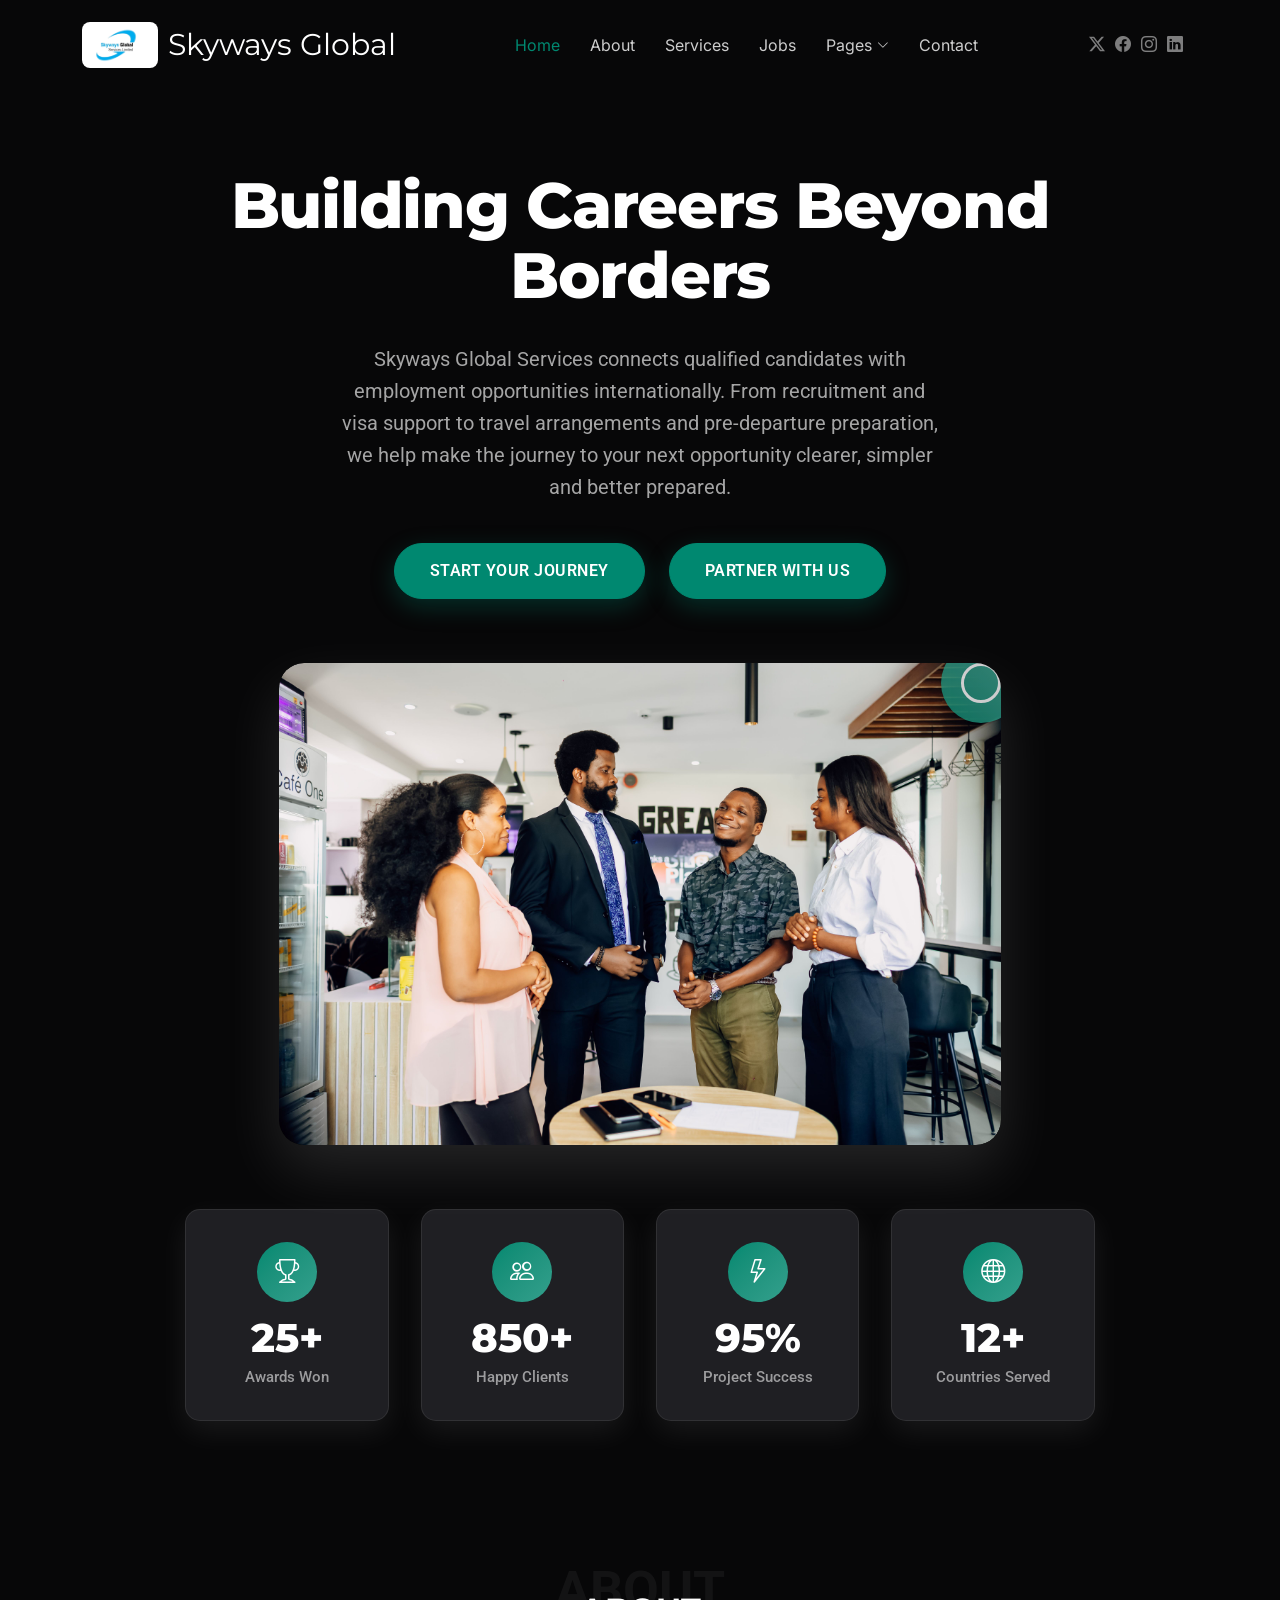
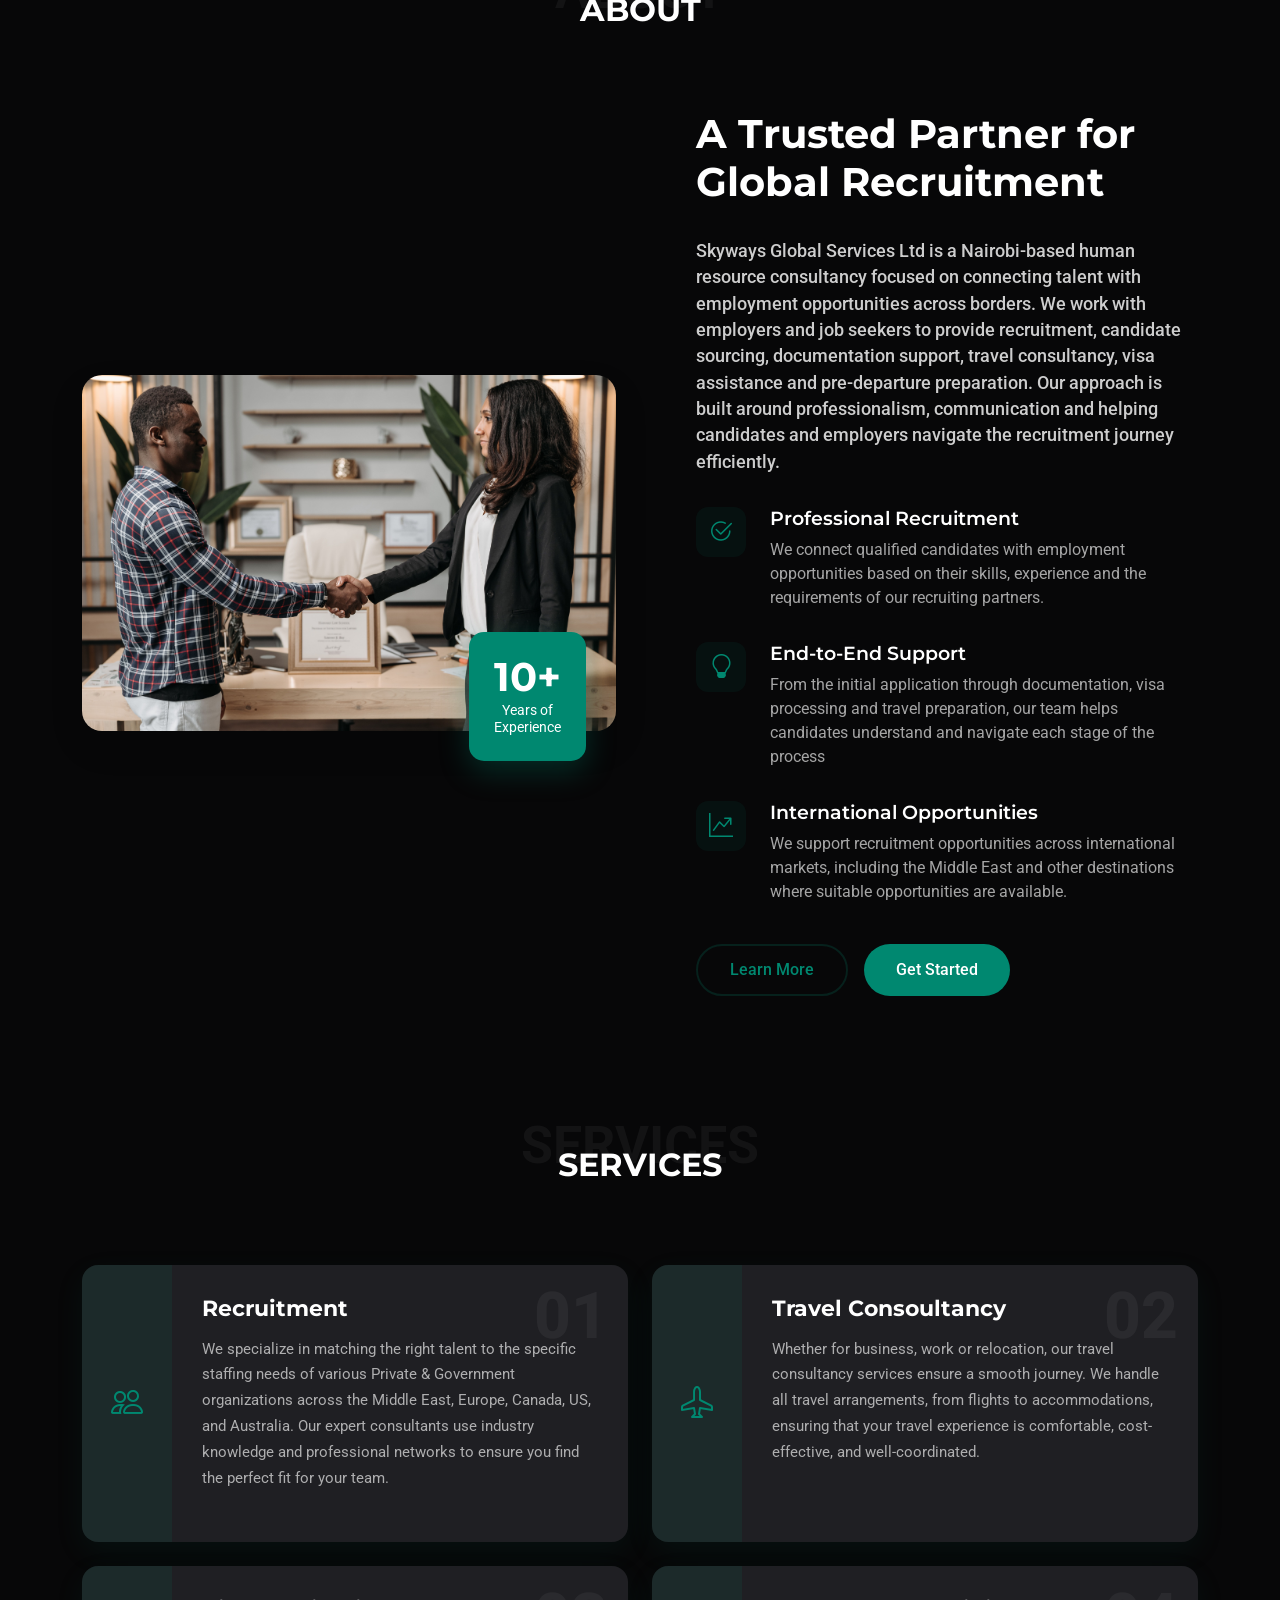
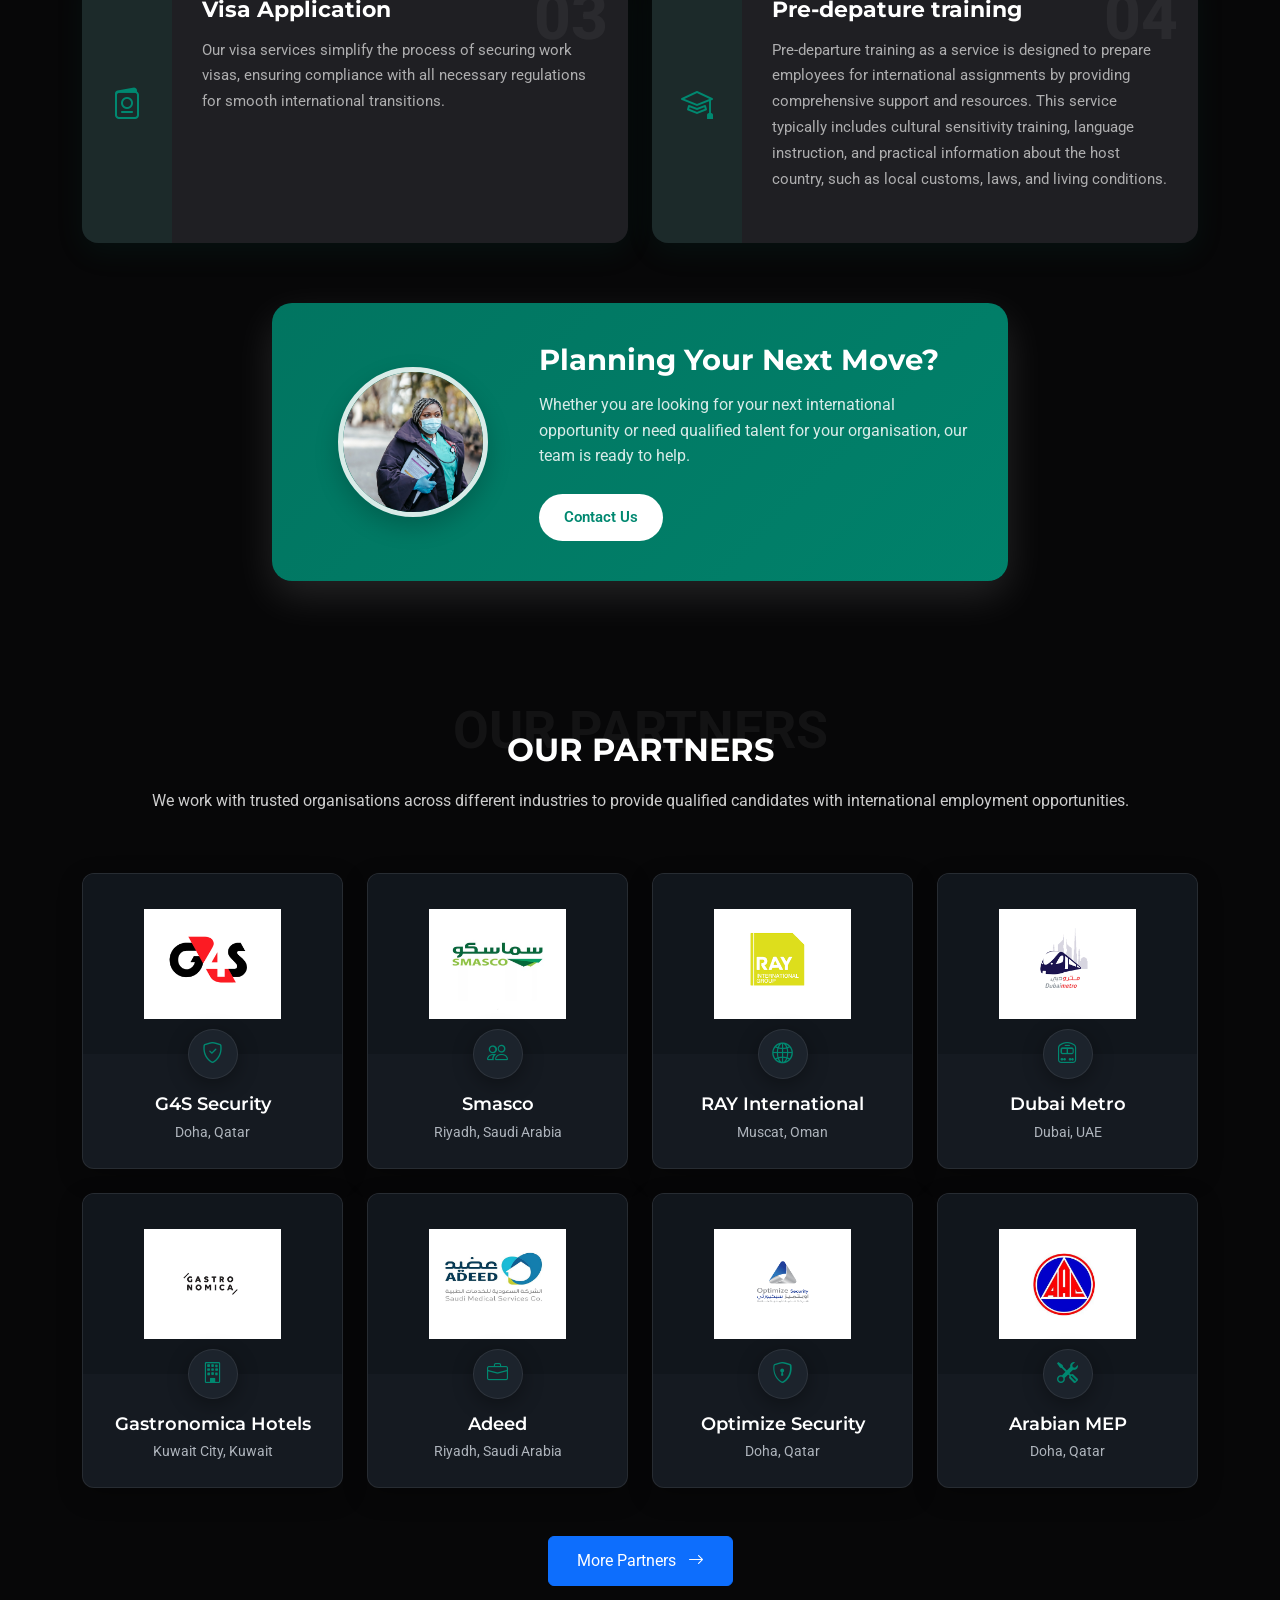
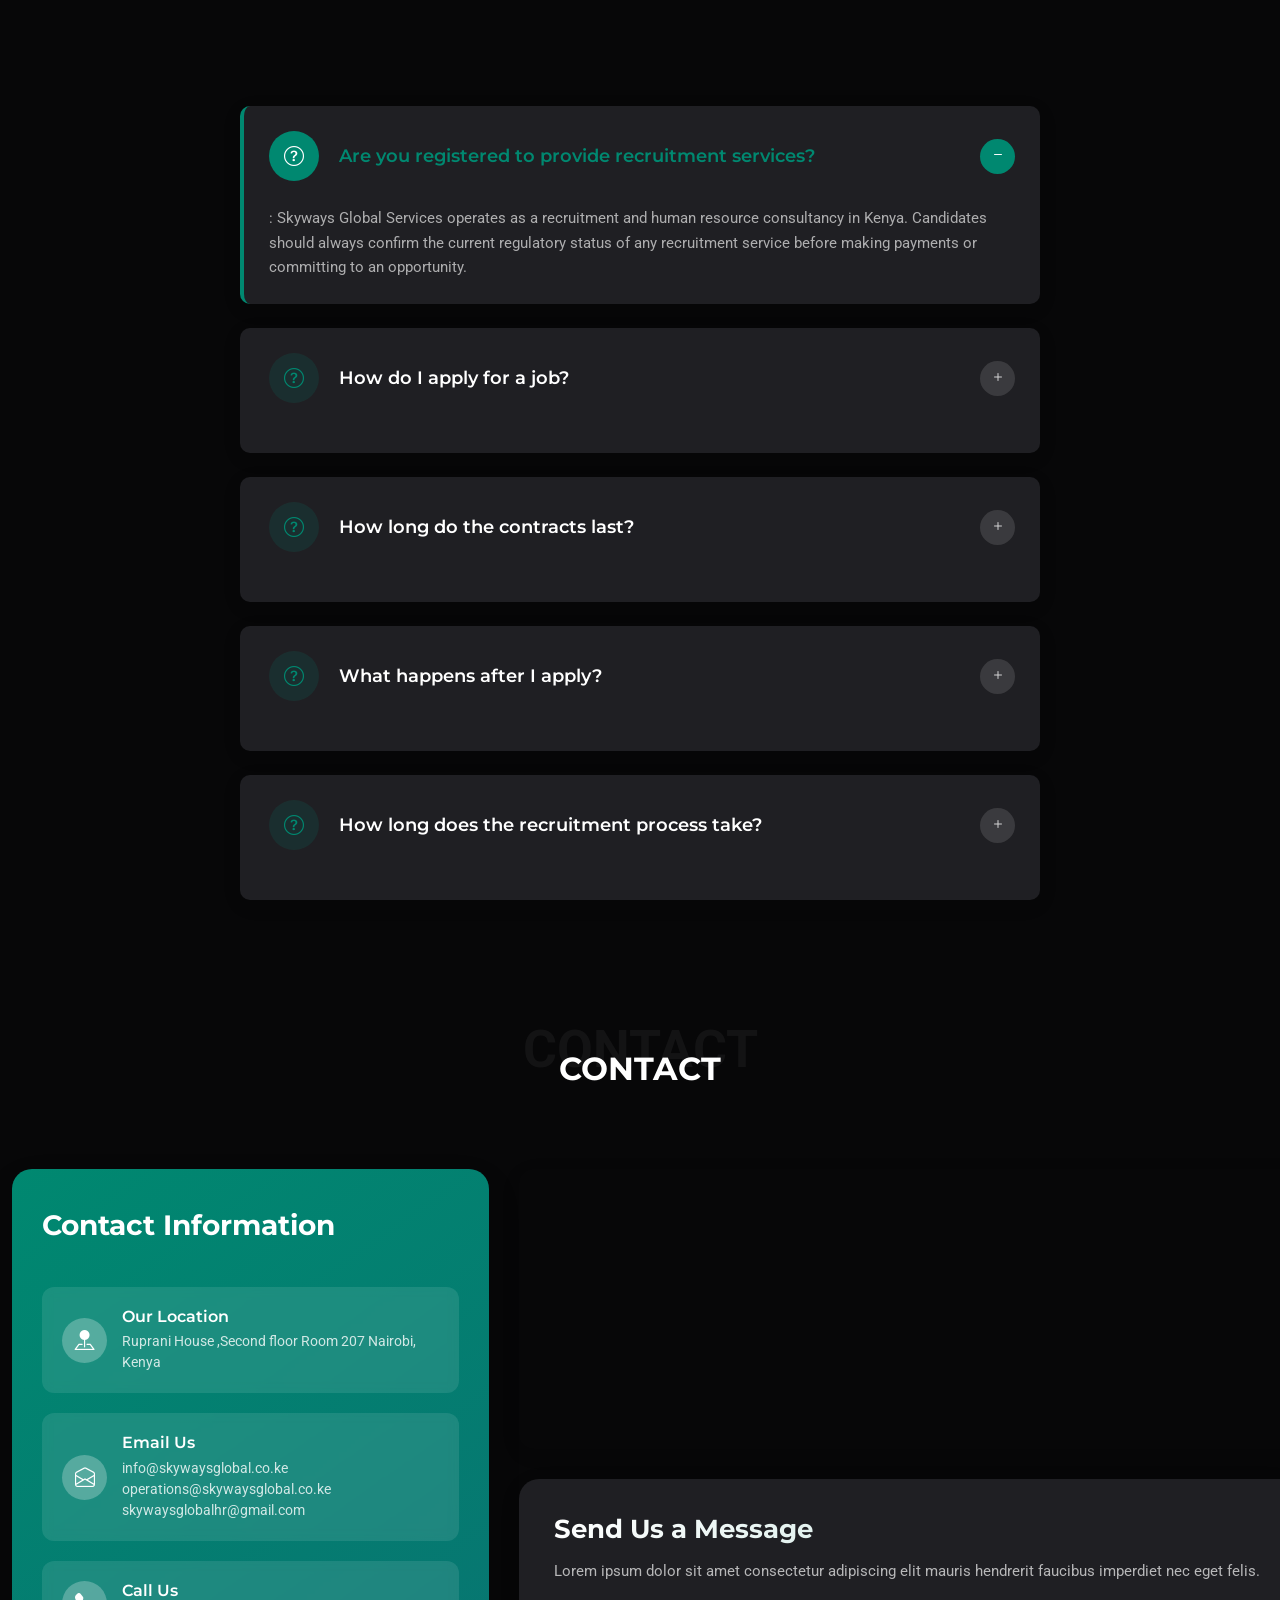
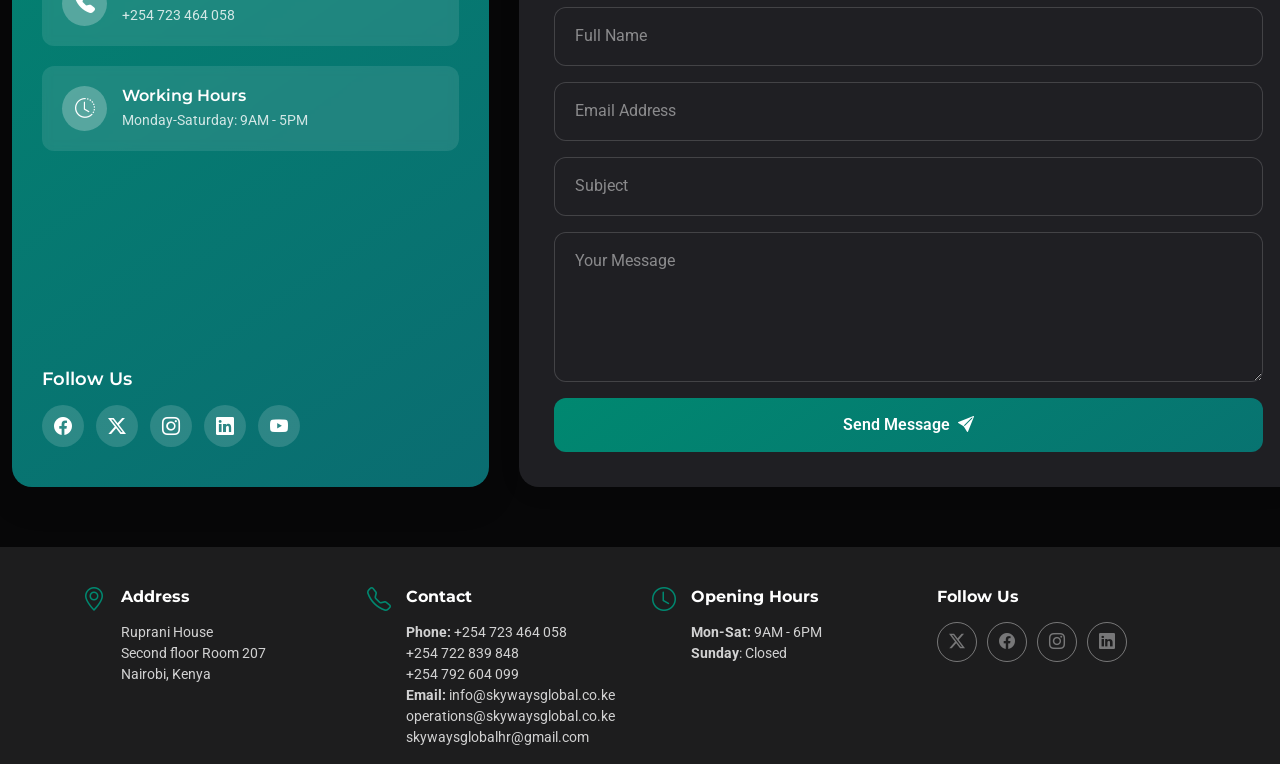
==== commit 494177e5: "updated" ====
--- a/index.html
+++ b/index.html
@@ -8,9 +8,10 @@
   <meta name="description" content="">
   <meta name="keywords" content="">
 
-  <!-- Favicons -->
-  <link href="assets/img/favicon.png" rel="icon">
-  <link href="assets/img/favicon.png" rel="apple-touch-icon">
+  <!-- Favicons 
+  <link href="assets/img/icon.png" rel="icon">
+  <link href="assets/img/icon.png" rel="apple-touch-icon">-->
+  <link rel="shortcut icon" type="image/jpg" href="assets/img/ico.png">
 
   <!-- Fonts -->
   <link href="https://fonts.googleapis.com" rel="preconnect">
@@ -42,10 +43,12 @@
     <div class="container position-relative d-flex align-items-center justify-content-between">
 
       <a href="index.html" class="logo d-flex align-items-center me-auto me-xl-0">
-        <!-- Uncomment the line below if you also wish to use an image logo -->
-        <!-- <img src="assets/img/logo.webp" alt=""> -->
-        <h1 class="sitename">Skyways Global</h1>
+    <span class="logo-image-container">
+            <img src="assets/img/ico.png" alt="Skyways Global" class="logo-image">
+    </span>
+    <h1 class="sitename">Skyways Global</h1>
       </a>
+
 
       <nav id="navmenu" class="navmenu">
         <ul>
@@ -505,7 +508,7 @@
         <div class="partner-card">
 
           <div class="partner-image">
-            <img src="assets/img/partners/g4s.png"
+            <img src="assets/img/g4s.png"
                  class="img-fluid"
                  alt="G4S Security">
           </div>
@@ -527,7 +530,7 @@
         <div class="partner-card">
 
           <div class="partner-image">
-            <img src="assets/img/partners/smasco.png"
+            <img src="assets/img/smasco.jpg"
                  class="img-fluid"
                  alt="Smasco">
           </div>
@@ -549,7 +552,7 @@
         <div class="partner-card">
 
           <div class="partner-image">
-            <img src="assets/img/partners/ray-international.png"
+            <img src="assets/img/rayint.png"
                  class="img-fluid"
                  alt="RAY International">
           </div>
@@ -571,7 +574,7 @@
         <div class="partner-card">
 
           <div class="partner-image">
-            <img src="assets/img/partners/dubai-metro.png"
+            <img src="assets/img/dubaimetro.png"
                  class="img-fluid"
                  alt="Dubai Metro">
           </div>
@@ -593,7 +596,7 @@
         <div class="partner-card">
 
           <div class="partner-image">
-            <img src="assets/img/partners/gastronomica-hotels.png"
+            <img src="assets/img/gastro.png"
                  class="img-fluid"
                  alt="Gastronomica Hotels">
           </div>
@@ -615,7 +618,7 @@
         <div class="partner-card">
 
           <div class="partner-image">
-            <img src="assets/img/partners/adeed.png"
+            <img src="assets/img/adeed.png"
                  class="img-fluid"
                  alt="Adeed">
           </div>
@@ -637,7 +640,7 @@
         <div class="partner-card">
 
           <div class="partner-image">
-            <img src="assets/img/partners/optimize-security.png"
+            <img src="assets/img/op.png"
                  class="img-fluid"
                  alt="Optimize Security">
           </div>
@@ -659,7 +662,7 @@
         <div class="partner-card">
 
           <div class="partner-image">
-            <img src="assets/img/partners/arabian-mep.png"
+            <img src="assets/img/amp.png"
                  class="img-fluid"
                  alt="Arabian MEP">
           </div>
--- a/assets/css/main.css
+++ b/assets/css/main.css
@@ -16,6 +16,56 @@
   --heading-font: "Montserrat",  sans-serif;
   --nav-font: "Inter",  sans-serif;
 }
+
+
+
+
+
+/* Skyways Global logo */
+.logo-image-container {
+    display: flex;
+    align-items: center;
+    justify-content: center;
+    background: #ffffff;
+    padding: 5px 10px;
+    border-radius: 8px;
+    margin-right: 10px;
+}
+
+.logo-image {
+    height: 45px;
+    width: auto;
+    display: block;
+    object-fit: contain;
+}
+
+
+
+@media (max-width: 768px) {
+    .logo-image-container {
+        padding: 4px 8px;
+        margin-right: 8px;
+        border-radius: 7px;
+    }
+
+    .logo-image {
+        height: 38px;
+    }
+}
+
+
+
+
+
+
+
+
+
+
+
+
+
+
 
 
 
